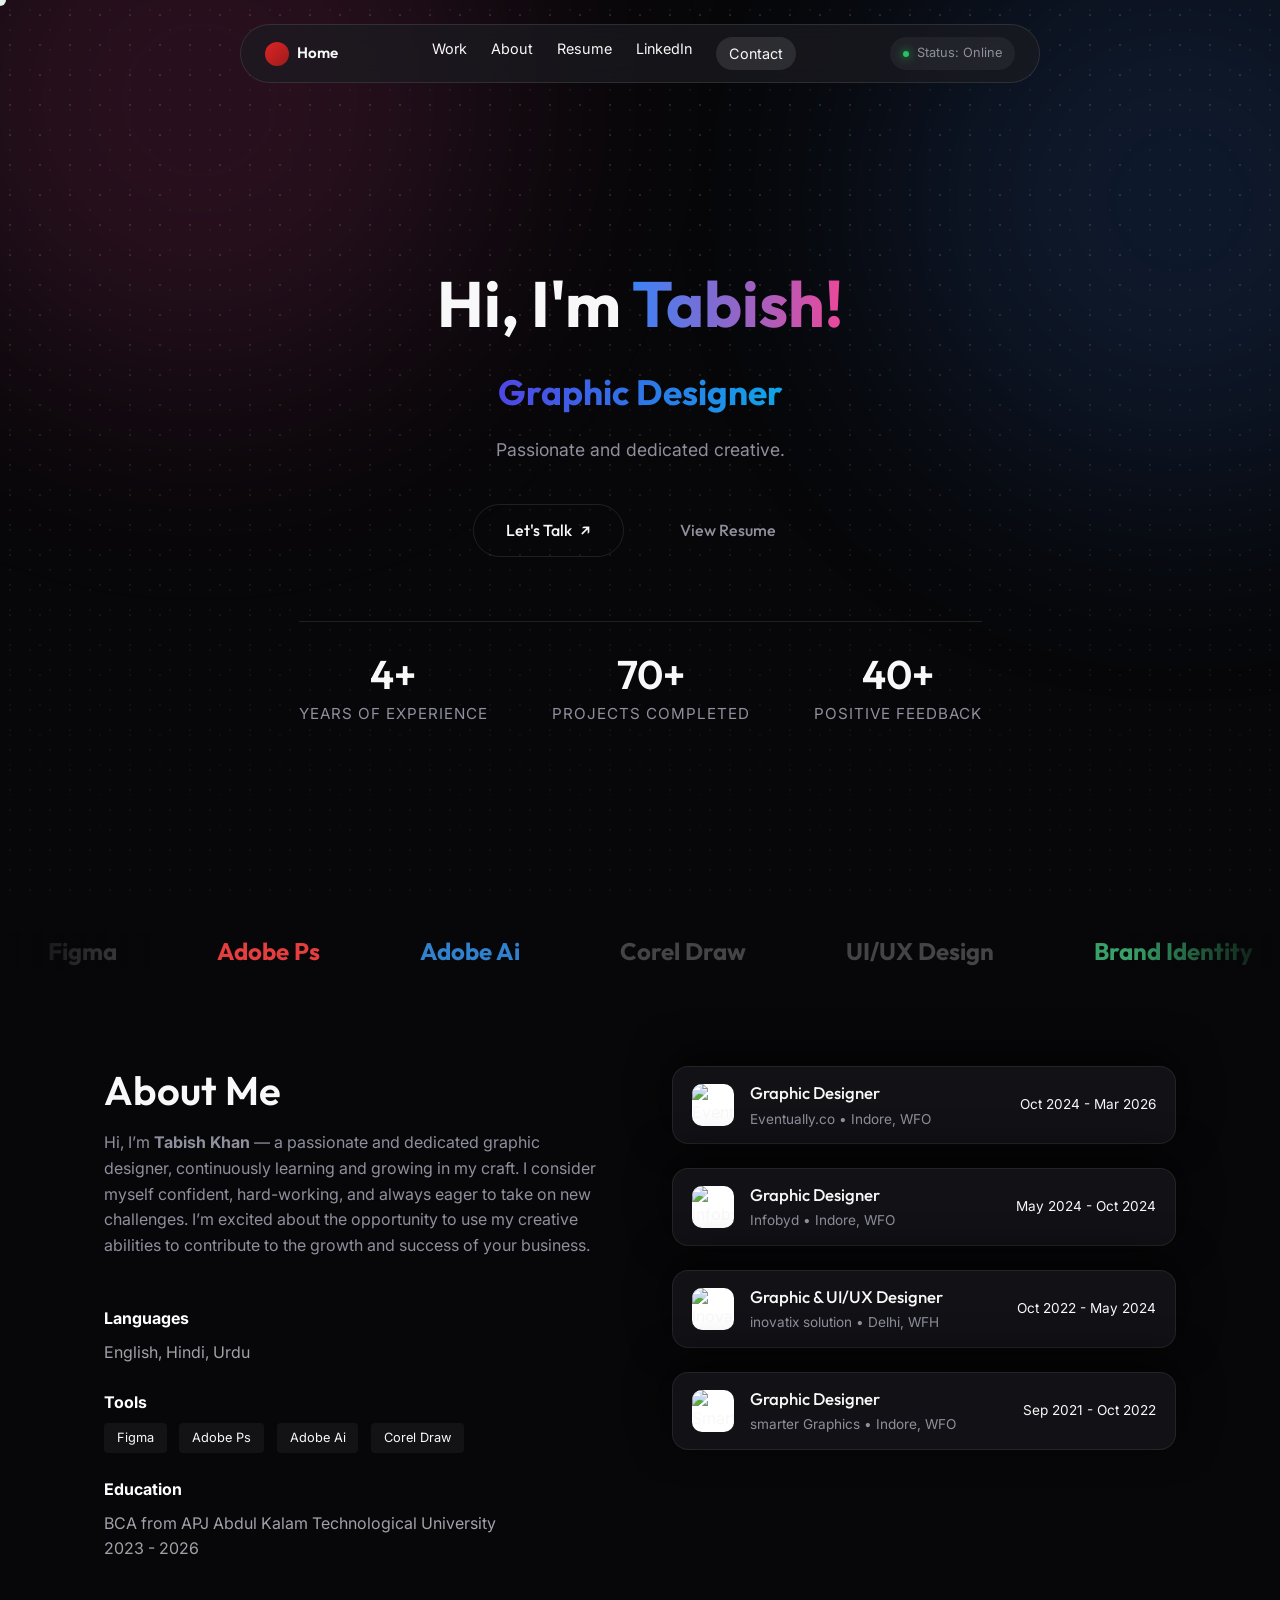
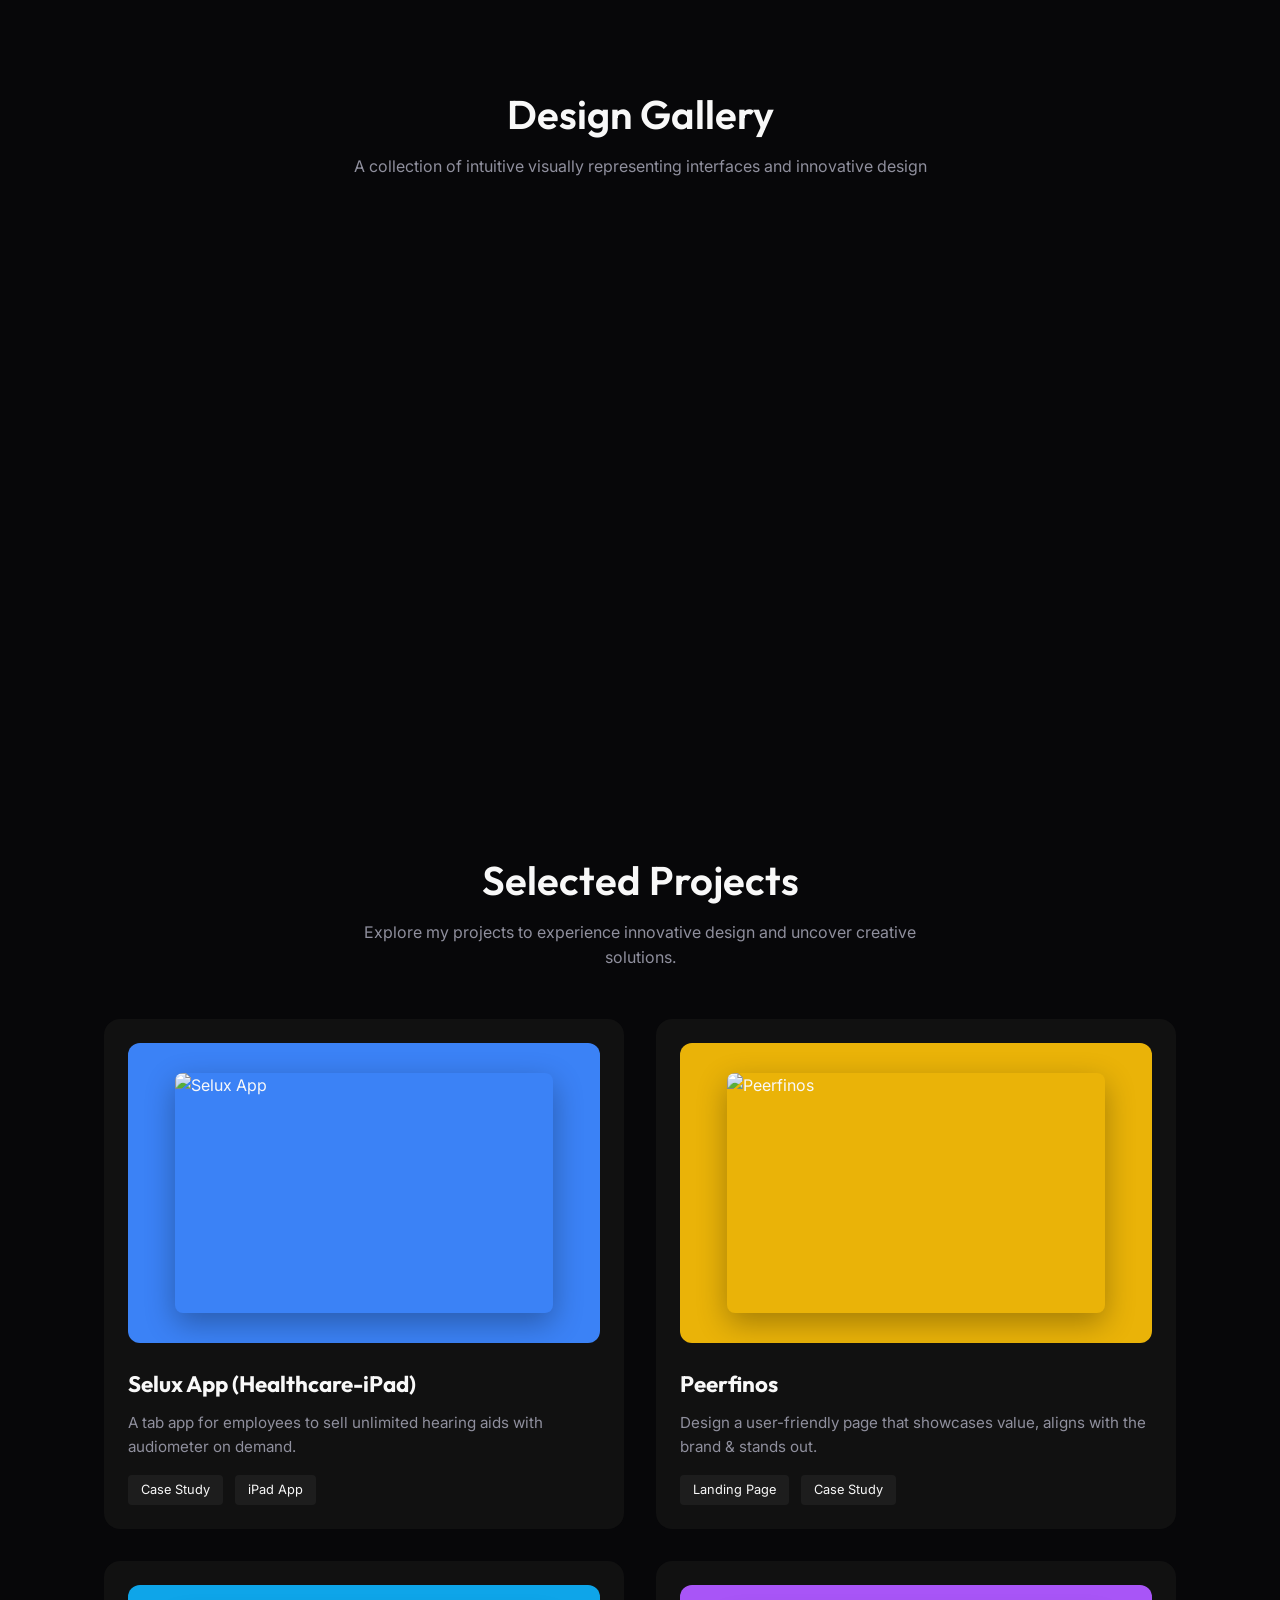
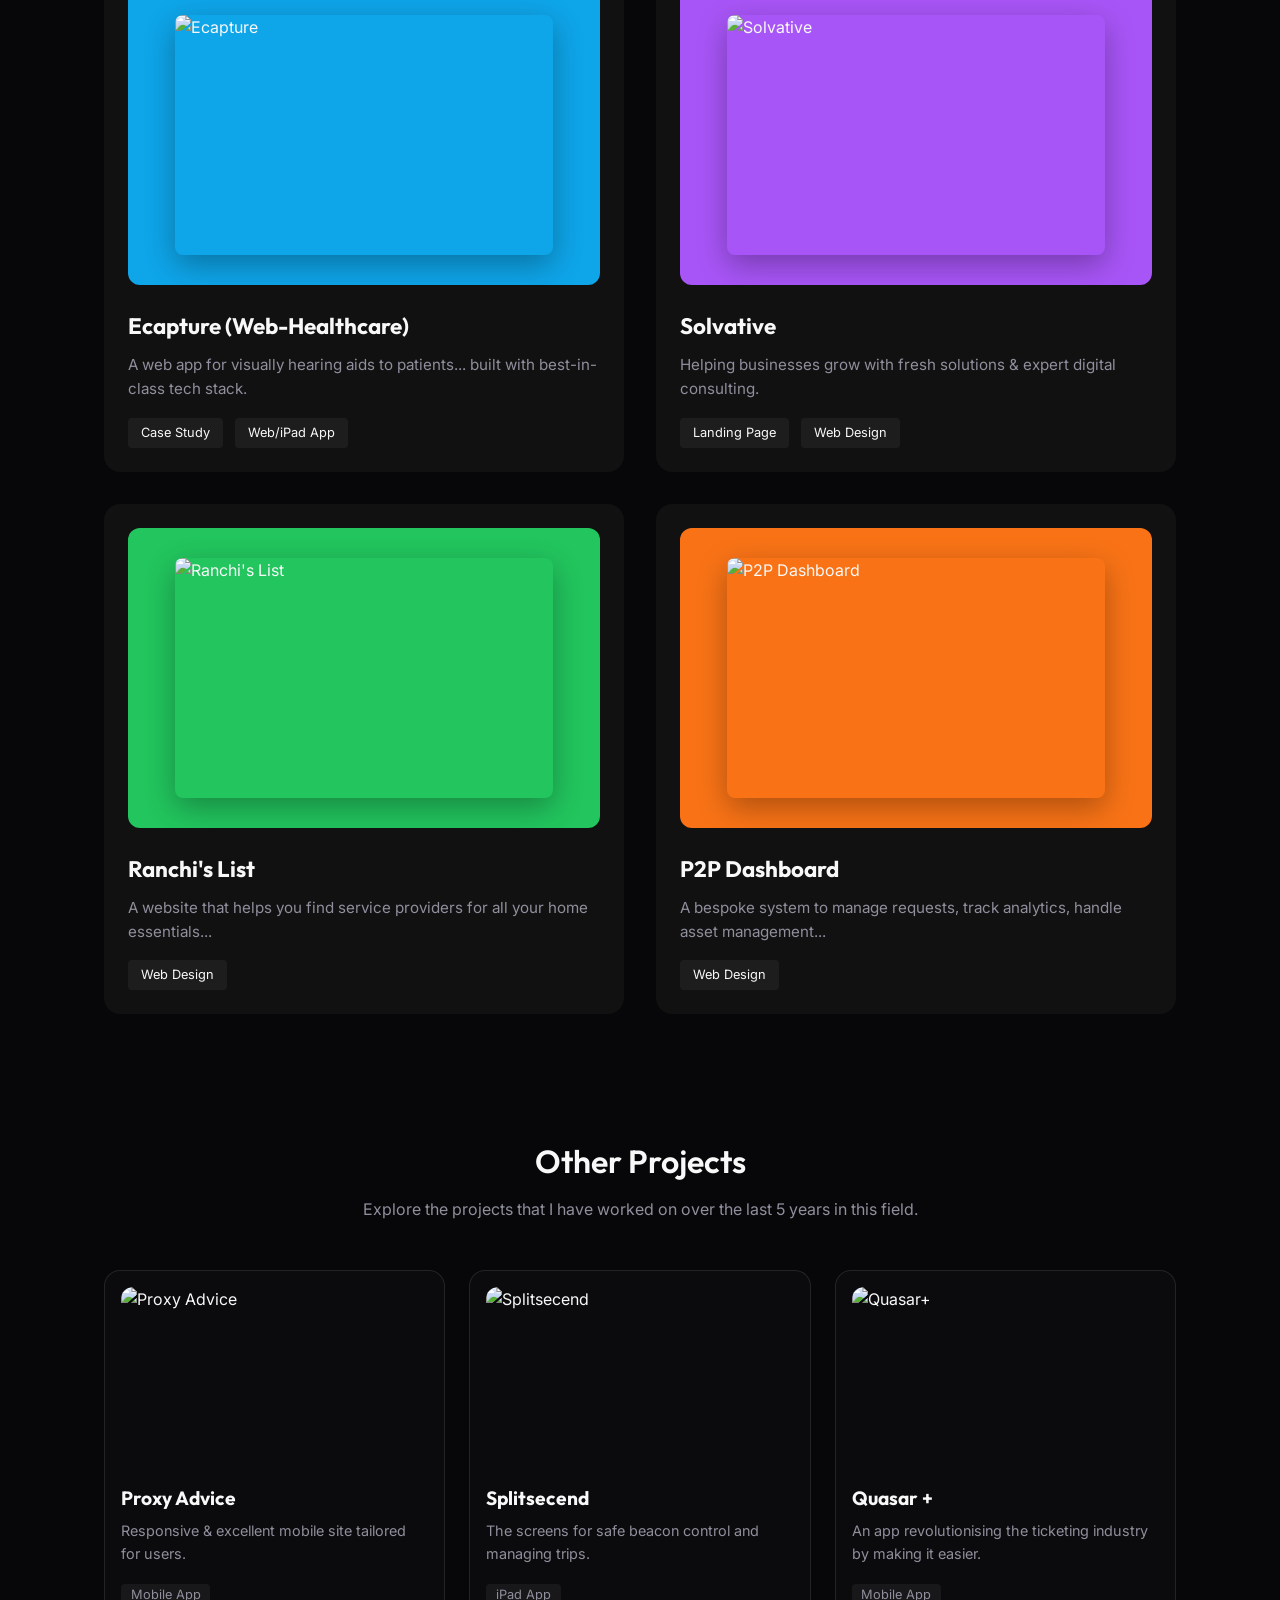
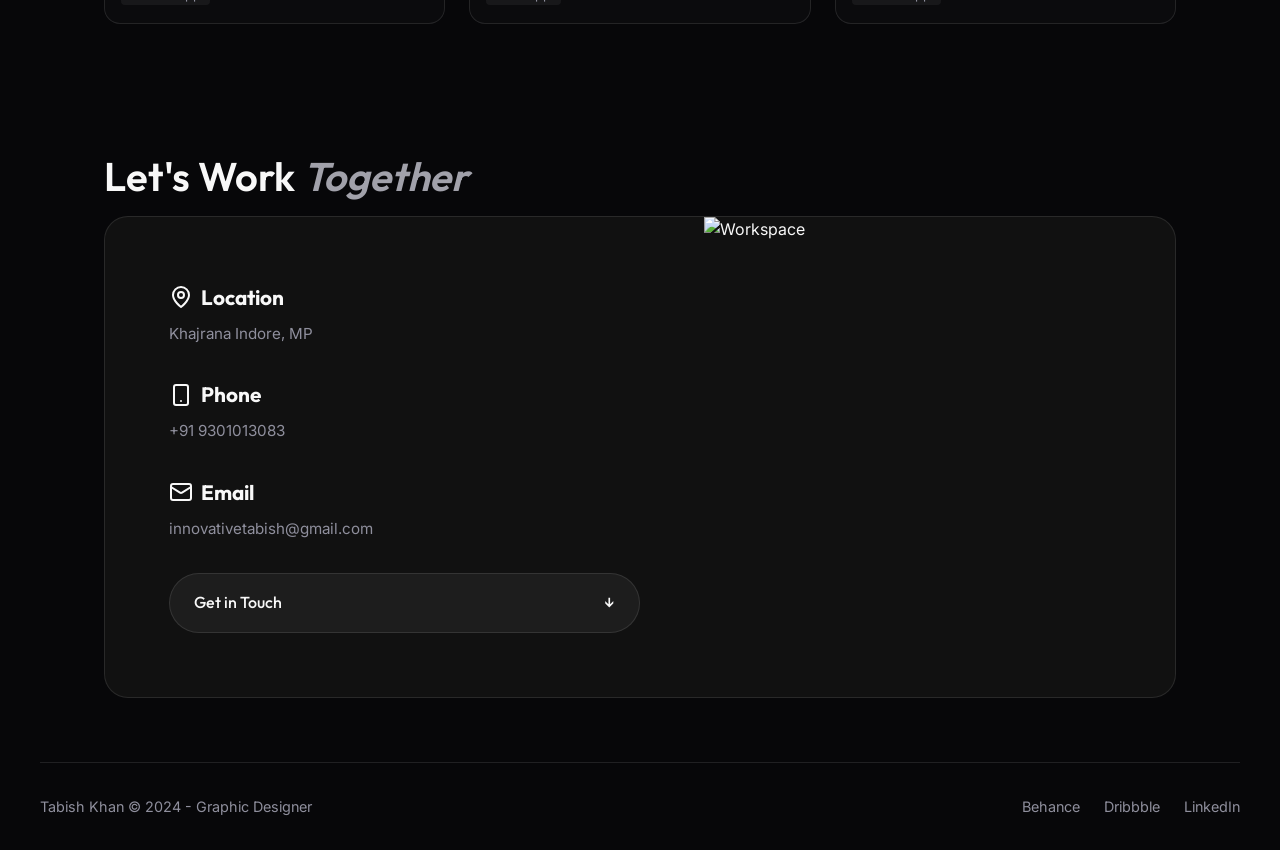
==== index.html @ 6ba95986 "Bust CSS/JS cache" ====
<!DOCTYPE html>
<html lang="en">
<head>
    <meta charset="UTF-8">
    <meta name="viewport" content="width=device-width, initial-scale=1.0">
    <title>Tabish Khan - Graphic Designer</title>
    <!-- Modern Font: Outfit -->
    <link rel="preconnect" href="https://fonts.googleapis.com">
    <link rel="preconnect" href="https://fonts.gstatic.com" crossorigin>
    <link href="https://fonts.googleapis.com/css2?family=Inter:wght@300;400;500;600;700&family=Outfit:wght@300;400;500;600;700&display=swap" rel="stylesheet">
    <link rel="stylesheet" href="style.css?v=1.1">
    <script defer src="main.js?v=1.1"></script>
</head>
<body>
    <div class="custom-cursor"></div>
    <!-- Background Decoration -->
    <div class="bg-decor">
        <div class="glow red"></div>
        <div class="glow blue"></div>
        <div class="dots-pattern"></div>
    </div>

    <!-- Navigation -->
    <nav class="navbar">
        <div class="nav-inner">
            <div class="nav-brand">
                <div class="logo-circle"></div>
                <span class="logo-text">Home</span>
            </div>
            <div class="nav-links">
                <a href="#work">Work</a>
                <a href="#about">About</a>
                <a href="https://pdflink.to/6cc75bf7/" target="_blank" rel="noopener noreferrer">Resume</a>
                <a href="https://www.linkedin.com/in/innovativetabish" target="_blank" rel="noopener noreferrer">LinkedIn</a>
                <a href="#contact" class="nav-contact">Contact</a>
            </div>
            <div class="nav-status">
                <span class="status-dot"></span>
                <span>Status: Online</span>
            </div>
        </div>
    </nav>

    <main>
        <!-- Hero Section -->
        <section class="hero" id="home">
            <h1 class="hero-title">Hi, I'm <span>Tabish!</span></h1>
            <h2 class="hero-subtitle">Graphic Designer</h2>
            <p class="hero-exp">Passionate and dedicated creative.</p>
            
            <div class="hero-cta">
                <a href="https://api.whatsapp.com/send?phone=919301013083" target="_blank" rel="noopener noreferrer" class="btn btn-primary">Let's Talk <span class="arrow">↗</span></a>
                <a href="https://pdflink.to/6cc75bf7/" target="_blank" rel="noopener noreferrer" class="btn btn-secondary">View Resume</a>
            </div>
            
            <div class="hero-stats fade-up">
                <div class="stat-item">
                    <h3>4+</h3>
                    <p>Years of Experience</p>
                </div>
                <div class="stat-item">
                    <h3>70+</h3>
                    <p>Projects Completed</p>
                </div>
                <div class="stat-item">
                    <h3>40+</h3>
                    <p>Positive Feedback</p>
                </div>
            </div>
        </section>

        <!-- Brands Marquee -->
        <section class="brands fade-up">
            <div class="marquee">
                <div class="marquee-content">
                    <span class="brand-item">Figma</span>
                    <span class="brand-item" style="color: #e53e3e;">Adobe Ps</span>
                    <span class="brand-item" style="color: #3182ce;">Adobe Ai</span>
                    <span class="brand-item">Corel Draw</span>
                    <span class="brand-item">UI/UX Design</span>
                    <span class="brand-item" style="color: #38a169;">Brand Identity</span>
                    <!-- Duplicate for loop -->
                    <span class="brand-item">Figma</span>
                    <span class="brand-item" style="color: #e53e3e;">Adobe Ps</span>
                    <span class="brand-item" style="color: #3182ce;">Adobe Ai</span>
                    <span class="brand-item">Corel Draw</span>
                    <span class="brand-item">UI/UX Design</span>
                    <span class="brand-item" style="color: #38a169;">Brand Identity</span>
                </div>
            </div>
        </section>

        <!-- Experience Section -->
        <section class="experience container" id="about">
            <div class="exp-grid">
                <div class="exp-left fade-up">
                    <h3 class="section-heading">About Me</h3>
                    <p class="section-desc">Hi, I’m <strong>Tabish Khan</strong> — a passionate and dedicated graphic designer, continuously learning and growing in my craft. I consider myself confident, hard-working, and always eager to take on new challenges. I’m excited about the opportunity to use my creative abilities to contribute to the growth and success of your business.</p>
                    
                    <div class="skills-info" style="margin-top: 2rem;">
                        <h4 style="margin-bottom: 0.5rem; color: #fff;">Languages</h4>
                        <p style="color: #a1a1aa; margin-bottom: 1.5rem;">English, Hindi, Urdu</p>
                        
                        <h4 style="margin-bottom: 0.5rem; color: #fff;">Tools</h4>
                        <div class="project-tags" style="margin-top: 0;">
                            <span>Figma</span>
                            <span>Adobe Ps</span>
                            <span>Adobe Ai</span>
                            <span>Corel Draw</span>
                        </div>

                        <h4 style="margin-bottom: 0.5rem; color: #fff; margin-top: 1.5rem;">Education</h4>
                        <p style="color: #a1a1aa;">BCA from APJ Abdul Kalam Technological University<br>2023 - 2026</p>
                    </div>
                </div>
                
                <div class="exp-right fade-up">
                    <h3 class="section-heading" style="margin-bottom: 2rem; display: none;">Experience</h3>
                    <div class="exp-list">
                        <div class="exp-card">
                            <div class="exp-card-left">
                                <div class="exp-card-icon">
                                    <img src="https://ui-avatars.com/api/?name=E&background=f0f0f0&color=111&rounded=false&font-size=0.6" alt="Eventually.co">
                                </div>
                                <div class="exp-card-info">
                                    <h4>Graphic Designer</h4>
                                    <p>Eventually.co • Indore, WFO</p>
                                </div>
                            </div>
                            <div class="exp-card-date">Oct 2024 - Mar 2026</div>
                        </div>
                        
                        <div class="exp-card">
                            <div class="exp-card-left">
                                <div class="exp-card-icon">
                                    <img src="https://ui-avatars.com/api/?name=I&background=f0f0f0&color=111&rounded=false&font-size=0.6" alt="Infobyd">
                                </div>
                                <div class="exp-card-info">
                                    <h4>Graphic Designer</h4>
                                    <p>Infobyd • Indore, WFO</p>
                                </div>
                            </div>
                            <div class="exp-card-date">May 2024 - Oct 2024</div>
                        </div>
                        
                        <div class="exp-card">
                            <div class="exp-card-left">
                                <div class="exp-card-icon">
                                    <img src="https://ui-avatars.com/api/?name=I&background=f0f0f0&color=111&rounded=false&font-size=0.6" alt="Inovatix">
                                </div>
                                <div class="exp-card-info">
                                    <h4>Graphic & UI/UX Designer</h4>
                                    <p>inovatix solution • Delhi, WFH</p>
                                </div>
                            </div>
                            <div class="exp-card-date">Oct 2022 - May 2024</div>
                        </div>

                        <div class="exp-card">
                            <div class="exp-card-left">
                                <div class="exp-card-icon">
                                    <img src="https://ui-avatars.com/api/?name=S&background=f0f0f0&color=111&rounded=false&font-size=0.6" alt="Smarter Graphics">
                                </div>
                                <div class="exp-card-info">
                                    <h4>Graphic Designer</h4>
                                    <p>smarter Graphics • Indore, WFO</p>
                                </div>
                            </div>
                            <div class="exp-card-date">Sep 2021 - Oct 2022</div>
                        </div>
                    </div>
                </div>
            </div>
        </section>

        <!-- Design Gallery -->
        <section class="gallery fade-up">
            <div class="container gallery-header">
                <h3 class="section-heading centered">Design Gallery</h3>
                <p class="section-desc centered">A collection of intuitive visually representing interfaces and innovative design</p>
            </div>
            
            <div class="gallery-showcase">
                <div class="gallery-spinner">
                    <div class="mockup" style="--i: 0;">
                        <img src="https://images.unsplash.com/photo-1618761714954-0b8cd0026356?q=80&w=800&auto=format&fit=crop" alt="Mockup 1">
                    </div>
                    <div class="mockup" style="--i: 1;">
                        <img src="https://images.unsplash.com/photo-1542744173-8e7e53415bb0?q=80&w=600&auto=format&fit=crop" alt="Mockup 2">
                    </div>
                    <div class="mockup" style="--i: 2;">
                        <img src="https://images.unsplash.com/photo-1512428559087-560fa5ceab42?q=80&w=400&auto=format&fit=crop" alt="Mockup 3">
                    </div>
                    <div class="mockup" style="--i: 3;">
                        <img src="https://images.unsplash.com/photo-1551288049-bebda4e38f71?q=80&w=400&auto=format&fit=crop" alt="Mockup 4">
                    </div>
                    <div class="mockup" style="--i: 4;">
                        <img src="https://images.unsplash.com/photo-1616423640778-28d1b53229bd?q=80&w=600&auto=format&fit=crop" alt="Mockup 5">
                    </div>
                </div>
            </div>
        </section>

        <!-- Selected Projects -->
        <section class="projects container fade-up" id="work">
            <div class="projects-header">
                <h3 class="section-heading centered">Selected Projects</h3>
                <p class="section-desc centered">Explore my projects to experience innovative design and uncover creative solutions.</p>
            </div>
            
            <div class="projects-grid">
                <!-- Project 1 -->
                <div class="project-card style-primary">
                    <div class="project-img-wrapper">
                        <img src="https://images.unsplash.com/photo-1576091160399-112ba8d25d1d?q=80&w=600&auto=format&fit=crop" alt="Selux App">
                    </div>
                    <div class="project-info">
                        <h4>Selux App (Healthcare-iPad)</h4>
                        <p>A tab app for employees to sell unlimited hearing aids with audiometer on demand.</p>
                        <div class="project-tags">
                            <span>Case Study</span>
                            <span>iPad App</span>
                        </div>
                    </div>
                </div>

                <!-- Project 2 -->
                <div class="project-card style-warning">
                    <div class="project-img-wrapper">
                        <img src="https://images.unsplash.com/photo-1460925895917-afdab827c52f?q=80&w=600&auto=format&fit=crop" alt="Peerfinos">
                    </div>
                    <div class="project-info">
                        <h4>Peerfinos</h4>
                        <p>Design a user-friendly page that showcases value, aligns with the brand & stands out.</p>
                        <div class="project-tags">
                            <span>Landing Page</span>
                            <span>Case Study</span>
                        </div>
                    </div>
                </div>

                <!-- Project 3 -->
                <div class="project-card style-info">
                    <div class="project-img-wrapper">
                        <img src="https://images.unsplash.com/photo-1551288049-bebda4e38f71?q=80&w=600&auto=format&fit=crop" alt="Ecapture">
                    </div>
                    <div class="project-info">
                        <h4>Ecapture (Web-Healthcare)</h4>
                        <p>A web app for visually hearing aids to patients... built with best-in-class tech stack.</p>
                        <div class="project-tags">
                            <span>Case Study</span>
                            <span>Web/iPad App</span>
                        </div>
                    </div>
                </div>

                <!-- Project 4 -->
                <div class="project-card style-purple">
                    <div class="project-img-wrapper">
                        <img src="https://images.unsplash.com/photo-1542744173-8e7e53415bb0?q=80&w=600&auto=format&fit=crop" alt="Solvative">
                    </div>
                    <div class="project-info">
                        <h4>Solvative</h4>
                        <p>Helping businesses grow with fresh solutions & expert digital consulting.</p>
                        <div class="project-tags">
                            <span>Landing Page</span>
                            <span>Web Design</span>
                        </div>
                    </div>
                </div>

                <!-- Project 5 -->
                <div class="project-card style-success">
                    <div class="project-img-wrapper">
                        <img src="https://images.unsplash.com/photo-1512428559087-560fa5ceab42?q=80&w=600&auto=format&fit=crop" alt="Ranchi's List">
                    </div>
                    <div class="project-info">
                        <h4>Ranchi's List</h4>
                        <p>A website that helps you find service providers for all your home essentials...</p>
                        <div class="project-tags">
                            <span>Web Design</span>
                        </div>
                    </div>
                </div>

                <!-- Project 6 -->
                <div class="project-card style-orange">
                    <div class="project-img-wrapper">
                        <img src="https://images.unsplash.com/photo-1555421689-491a97ff2040?q=80&w=600&auto=format&fit=crop" alt="P2P Dashboard">
                    </div>
                    <div class="project-info">
                        <h4>P2P Dashboard</h4>
                        <p>A bespoke system to manage requests, track analytics, handle asset management...</p>
                        <div class="project-tags">
                            <span>Web Design</span>
                        </div>
                    </div>
                </div>
            </div>
        </section>

        <!-- Other Projects -->
        <section class="other-projects container fade-up">
            <h3 class="section-heading centered" style="font-size: 2rem;">Other Projects</h3>
            <p class="section-desc centered">Explore the projects that I have worked on over the last 5 years in this field.</p>
            
            <div class="other-grid">
                <div class="other-card">
                    <div class="other-img">
                        <img src="https://images.unsplash.com/photo-1551288049-bebda4e38f71?q=80&w=400&auto=format&fit=crop" alt="Proxy Advice">
                    </div>
                    <div class="other-info">
                        <h4>Proxy Advice</h4>
                        <p>Responsive & excellent mobile site tailored for users.</p>
                        <span class="tag">Mobile App</span>
                    </div>
                </div>
                
                <div class="other-card">
                    <div class="other-img">
                        <img src="https://images.unsplash.com/photo-1618761714954-0b8cd0026356?q=80&w=400&auto=format&fit=crop" alt="Splitsecend">
                    </div>
                    <div class="other-info">
                        <h4>Splitsecend</h4>
                        <p>The screens for safe beacon control and managing trips.</p>
                        <span class="tag">iPad App</span>
                    </div>
                </div>
                
                <div class="other-card">
                    <div class="other-img">
                        <img src="https://images.unsplash.com/photo-1522071820081-009f0129c71c?q=80&w=400&auto=format&fit=crop" alt="Quasar+">
                    </div>
                    <div class="other-info">
                        <h4>Quasar +</h4>
                        <p>An app revolutionising the ticketing industry by making it easier.</p>
                        <span class="tag">Mobile App</span>
                    </div>
                </div>
            </div>
        </section>

        <!-- Contact Section -->
        <section class="contact container fade-up" id="contact">
            <h3 class="section-heading">Let's Work <span style="font-style: italic; color: #a1a1aa;">Together</span></h3>
            
            <div class="contact-box">
                <div class="contact-left">
                    <div class="contact-options">
                        <div class="contact-option">
                            <h4 style="display: flex; align-items: center; gap: 8px;">
                                <svg width="24" height="24" viewBox="0 0 24 24" fill="none" stroke="currentColor" stroke-width="2" stroke-linecap="round" stroke-linejoin="round"><path d="M20 10c0 6-8 12-8 12s-8-6-8-12a8 8 0 0 1 16 0Z"></path><circle cx="12" cy="10" r="3"></circle></svg>
                                Location
                            </h4>
                            <p>Khajrana Indore, MP</p>
                        </div>
                        <div class="contact-option">
                            <h4 style="display: flex; align-items: center; gap: 8px;">
                                <svg width="24" height="24" viewBox="0 0 24 24" fill="none" stroke="currentColor" stroke-width="2" stroke-linecap="round" stroke-linejoin="round"><rect width="14" height="20" x="5" y="2" rx="2" ry="2"></rect><path d="M12 18h.01"></path></svg>
                                Phone
                            </h4>
                            <p><a href="tel:+919301013083" style="color: inherit; text-decoration: none;">+91 9301013083</a></p>
                        </div>
                        <div class="contact-option">
                            <h4 style="display: flex; align-items: center; gap: 8px;">
                                <svg width="24" height="24" viewBox="0 0 24 24" fill="none" stroke="currentColor" stroke-width="2" stroke-linecap="round" stroke-linejoin="round"><rect width="20" height="16" x="2" y="4" rx="2"></rect><path d="m22 7-8.97 5.7a1.94 1.94 0 0 1-2.06 0L2 7"></path></svg>
                                Email
                            </h4>
                            <p><a href="mailto:innovativetabish@gmail.com" style="color: inherit; text-decoration: none;">innovativetabish@gmail.com</a></p>
                        </div>
                    </div>
                    <a href="mailto:innovativetabish@gmail.com" class="btn btn-primary btn-full">Get in Touch <span class="arrow">↓</span></a>
                </div>
                <div class="contact-right">
                    <img src="https://images.unsplash.com/photo-1542744094-24638ea0b3b5?q=80&w=600&auto=format&fit=crop" alt="Workspace">
                </div>
            </div>
        </section>

    </main>

    <!-- Footer -->
    <footer class="footer container fade-up">
        <div class="footer-inner">
            <div class="footer-left">
                <p>Tabish Khan © 2024 - Graphic Designer</p>
            </div>
            <div class="footer-social">
                <a href="#">Behance</a>
                <a href="#">Dribbble</a>
                <a href="https://www.linkedin.com/in/innovativetabish" target="_blank" rel="noopener noreferrer">LinkedIn</a>
            </div>
        </div>
    </footer>

</body>
</html>
---- style.css ----
:root {
    --bg-color: #070709;
    --text-main: #f8f8f8;
    --text-sec: #8f8f9d;
    --nav-bg: rgba(28, 28, 33, 0.7);
    --border-color: rgba(255, 255, 255, 0.1);
    
    --accent-blue: #3b82f6;
    --accent-purple: #8b5cf6;
    --accent-pink: #ec4899;
    
    --card-primary: #3b82f6;
    --card-warning: #eab308;
    --card-info: #0ea5e9;
    --card-purple: #a855f7;
    --card-success: #22c55e;
    --card-orange: #f97316;

    --font-heading: 'Outfit', sans-serif;
    --font-body: 'Inter', sans-serif;
}

* {
    margin: 0;
    padding: 0;
    box-sizing: border-box;
}

body {
    background-color: var(--bg-color);
    color: var(--text-main);
    font-family: var(--font-body);
    line-height: 1.6;
    overflow-x: hidden;
    position: relative;
    cursor: none;
}

/* Custom Cursor */
.custom-cursor {
    position: fixed;
    top: 0; left: 0;
    width: 12px; height: 12px;
    background-color: #fff;
    border-radius: 50%;
    pointer-events: none;
    z-index: 10000;
    transform: translate(-50%, -50%);
    mix-blend-mode: difference;
    transition: width 0.15s ease-out, height 0.15s ease-out, background-color 0.15s ease-out, border 0.15s ease-out;
}
.custom-cursor.hover-link {
    width: 35px; height: 35px;
    background-color: transparent;
    border: 1px solid rgba(255, 255, 255, 0.5);
}

/* Hide default pointer on links to preserve the custom cursor illusion */
a, button, .btn {
    cursor: none !important;
}

/* Background Decorations */
.bg-decor {
    position: fixed;
    top: 0; left: 0; width: 100vw; height: 100vh;
    z-index: -1;
    overflow: hidden;
    pointer-events: none;
}
.glow {
    position: absolute;
    width: 600px; height: 600px;
    filter: blur(120px);
    border-radius: 50%;
    opacity: 0.15;
}
.glow.red {
    top: -200px; left: -100px;
    background: var(--accent-pink);
}
.glow.blue {
    top: -100px; right: -200px;
    background: var(--accent-blue);
}
.dots-pattern {
    position: absolute;
    top: 0; left: 0; width: 100%; height: 100%;
    background-image: radial-gradient(rgba(255, 255, 255, 0.05) 1px, transparent 1px);
    background-size: 20px 20px;
}

/* Utilities */
.container {
    max-width: 1200px;
    margin: 0 auto;
    padding: 0 5%;
}
.section-heading {
    font-family: var(--font-heading);
    font-size: 2.5rem;
    font-weight: 600;
    line-height: 1.2;
    margin-bottom: 1rem;
}
.section-heading.centered {
    text-align: center;
}
.section-desc {
    color: var(--text-sec);
    max-width: 600px;
    margin-bottom: 3rem;
}
.section-desc.centered {
    margin: 0 auto 3rem auto;
    text-align: center;
}
.fade-up {
    opacity: 0;
    transform: translateY(30px);
    transition: opacity 0.8s ease, transform 0.8s ease;
}
.fade-up.visible {
    opacity: 1;
    transform: translateY(0);
}

/* Navigation */
.navbar {
    position: fixed;
    top: 1.5rem;
    left: 50%;
    transform: translateX(-50%);
    width: 90%;
    max-width: 800px;
    z-index: 100;
}
.nav-inner {
    display: flex;
    justify-content: space-between;
    align-items: center;
    background-color: var(--nav-bg);
    backdrop-filter: blur(12px);
    padding: 0.75rem 1.5rem;
    border-radius: 50px;
    border: 1px solid var(--border-color);
}
.nav-brand {
    display: flex;
    align-items: center;
    gap: 0.5rem;
}
.logo-circle {
    width: 24px; height: 24px;
    background: linear-gradient(135deg, #e02424, #9b1c1c);
    border-radius: 50%;
}
.logo-text {
    font-family: var(--font-heading);
    font-weight: 600;
    font-size: 0.95rem;
}
.nav-links {
    display: flex;
    gap: 1.5rem;
}
.nav-links a {
    color: var(--text-main);
    text-decoration: none;
    font-size: 0.9rem;
    transition: color 0.3s ease;
}
.nav-links a:hover {
    color: var(--accent-blue);
}
.nav-contact {
    background: rgba(255,255,255,0.1);
    padding: 0.3rem 0.8rem;
    border-radius: 20px;
}
.nav-status {
    display: flex;
    align-items: center;
    gap: 8px;
    background: rgba(255,255,255,0.05);
    padding: 0.4rem 0.8rem;
    border-radius: 20px;
    font-size: 0.8rem;
    color: var(--text-sec);
}
.status-dot {
    width: 6px; height: 6px;
    background: #22c55e;
    border-radius: 50%;
    box-shadow: 0 0 8px #22c55e;
}

/* Hero Section */
.hero {
    min-height: 100vh;
    display: flex;
    flex-direction: column;
    justify-content: center;
    align-items: center;
    text-align: center;
    padding-top: 80px;
    position: relative;
}
.hero::before {
    content: '';
    position: absolute;
    top: 0; left: 0; width: 100%; height: 100%;
    background-image: radial-gradient(rgba(255, 255, 255, 0.12) 1.5px, transparent 1.5px);
    background-size: 30px 30px;
    background-position: center top;
    z-index: -2;
    mask-image: linear-gradient(to bottom, rgba(0,0,0,1) 30%, rgba(0,0,0,0) 100%);
    -webkit-mask-image: linear-gradient(to bottom, rgba(0,0,0,1) 30%, rgba(0,0,0,0) 100%);
}
.hero::after {
    content: '';
    position: absolute;
    top: 0; left: 0; width: 100%; height: 100%;
    /* Bright, larger dots for hover */
    background-image: radial-gradient(rgba(255, 255, 255, 0.9) 2.5px, transparent 2.5px);
    background-size: 30px 30px;
    background-position: center top;
    z-index: -1;
    pointer-events: none;
    -webkit-mask-image: radial-gradient(circle 120px at var(--mouse-x, -100%) var(--mouse-y, -100%), rgba(0,0,0,1) 0%, rgba(0,0,0,0) 100%);
    mask-image: radial-gradient(circle 120px at var(--mouse-x, -100%) var(--mouse-y, -100%), rgba(0,0,0,1) 0%, rgba(0,0,0,0) 100%);
    filter: drop-shadow(0 0 6px rgba(255, 255, 255, 0.6));
    transition: opacity 0.3s ease;
}
@keyframes titleReveal {
    0% { opacity: 0; transform: translateY(30px); filter: blur(8px); }
    100% { opacity: 1; transform: translateY(0); filter: blur(0); }
}

@keyframes gradientPan {
    0% { background-position: 0% 50%; }
    50% { background-position: 100% 50%; }
    100% { background-position: 0% 50%; }
}

.hero-title {
    font-family: var(--font-heading);
    font-size: 4rem;
    font-weight: 700;
    margin-bottom: 0.5rem;
    opacity: 0;
    animation: titleReveal 1s cubic-bezier(0.2, 0.8, 0.2, 1) forwards;
}

.hero-title span {
    background: linear-gradient(90deg, var(--accent-blue), var(--accent-pink), var(--accent-purple));
    -webkit-background-clip: text;
    -webkit-text-fill-color: transparent;
    background-size: 200% auto;
    animation: gradientPan 3s linear infinite;
}

.hero-subtitle {
    font-family: var(--font-heading);
    font-size: 2.2rem;
    background: linear-gradient(to right, #4f46e5, #0ea5e9);
    -webkit-background-clip: text;
    -webkit-text-fill-color: transparent;
    margin-bottom: 1rem;
    opacity: 0;
    animation: titleReveal 1s cubic-bezier(0.2, 0.8, 0.2, 1) 0.2s forwards;
}
.hero-exp {
    color: var(--text-sec);
    font-size: 1.1rem;
    margin-bottom: 2.5rem;
}
.hero-cta {
    display: flex;
    gap: 1.5rem;
    align-items: center;
}
.hero-stats {
    display: flex;
    gap: 4rem;
    margin-top: 4rem;
    padding-top: 2rem;
    border-top: 1px solid var(--border-color);
}
.stat-item h3 {
    font-family: var(--font-heading);
    font-size: 2.5rem;
    font-weight: 600;
    color: var(--text-main);
    line-height: 1;
    margin-bottom: 0.5rem;
}
.stat-item p {
    color: var(--text-sec);
    font-size: 0.95rem;
    text-transform: uppercase;
    letter-spacing: 1px;
}
.btn {
    padding: 0.8rem 2rem;
    border-radius: 30px;
    text-decoration: none;
    font-family: var(--font-heading);
    font-weight: 500;
    transition: all 0.3s ease;
    display: inline-flex;
    align-items: center;
    gap: 8px;
}
.btn-primary {
    background-color: transparent;
    border: 1px solid var(--border-color);
    color: var(--text-main);
}
.btn-primary:hover {
    background-color: rgba(255,255,255,0.1);
    transform: translateY(-2px);
}
.btn-secondary {
    color: var(--text-sec);
}
.btn-secondary:hover {
    color: var(--text-main);
}

/* Brands Marquee */
.brands {
    padding: 2rem 0 6rem 0;
    width: 100%;
    overflow: hidden;
}
.marquee {
    width: 100%;
    overflow: hidden;
    white-space: nowrap;
    position: relative;
}
.marquee::before, .marquee::after {
    content: '';
    position: absolute;
    top: 0; width: 150px; height: 100%;
    z-index: 2;
}
.marquee::before {
    left: 0; background: linear-gradient(to right, var(--bg-color), transparent);
}
.marquee::after {
    right: 0; background: linear-gradient(to left, var(--bg-color), transparent);
}
.marquee-content {
    display: inline-block;
    animation: scroll 30s linear infinite;
}
.brand-item {
    font-family: var(--font-heading);
    font-size: 1.5rem;
    font-weight: 700;
    color: #444; /* default gray for logos */
    margin: 0 3rem;
    display: inline-block;
}
@keyframes scroll {
    0% { transform: translateX(0); }
    100% { transform: translateX(-50%); }
}

/* Experience */
.experience {
    margin-bottom: 8rem;
}
.exp-grid {
    display: grid;
    grid-template-columns: 1fr 1fr;
    gap: 4rem;
    align-items: flex-start;
}
.exp-left {
    position: sticky;
    top: 140px;
}
.exp-list {
    display: flex;
    flex-direction: column;
    gap: 1.5rem;
    width: 100%;
}
.exp-card {
    position: sticky;
    display: flex;
    justify-content: space-between;
    align-items: center;
    background: #111116;
    border: 1px solid rgba(255, 255, 255, 0.08);
    border-radius: 16px;
    padding: 0.8rem 1.2rem;
    transition: all 0.3s ease;
    box-shadow: 0 -10px 40px rgba(0,0,0,0.7);
}
.exp-card:nth-child(1) { top: 120px; z-index: 10; }
.exp-card:nth-child(2) { top: 136px; z-index: 11; }
.exp-card:nth-child(3) { top: 152px; z-index: 12; }
.exp-card:nth-child(4) { top: 168px; z-index: 13; }
.exp-card:hover {
    background: rgba(22, 22, 26, 0.9);
    transform: translateY(-2px);
    border-color: rgba(255, 255, 255, 0.15);
}
.exp-card-left {
    display: flex;
    align-items: center;
    gap: 1rem;
}
.exp-card-icon {
    width: 42px;
    height: 42px;
    background: #fff;
    border-radius: 10px;
    display: flex;
    align-items: center;
    justify-content: center;
    overflow: hidden;
    flex-shrink: 0;
}
.exp-card-icon img {
    width: 100%;
    height: 100%;
    object-fit: cover;
}
.exp-card-info h4 {
    font-family: var(--font-heading);
    font-size: 1.05rem;
    font-weight: 500;
    color: var(--text-main);
    margin-bottom: 0.1rem;
}
.exp-card-info p {
    color: var(--text-sec);
    font-size: 0.85rem;
}
.exp-card-date {
    color: var(--text-main);
    font-size: 0.85rem;
}

/* Design Gallery */
.gallery {
    margin-bottom: 8rem;
}
.gallery-showcase {
    display: flex;
    justify-content: center;
    align-items: center;
    position: relative;
    height: 500px;
    margin-top: 3rem;
    perspective: 1600px;
    cursor: grab;
}
.gallery-spinner {
    position: relative;
    width: 260px;
    height: 360px;
    transform-style: preserve-3d;
    transform: rotateX(-5deg) rotateY(0deg);
}
.mockup {
    position: absolute;
    top: 0;
    left: 0;
    width: 100%;
    height: 100%;
    border-radius: 16px;
    overflow: hidden;
    box-shadow: 0 15px 40px rgba(0,0,0,0.6);
    background: #111;
    border: 1px solid rgba(255, 255, 255, 0.05);
    user-select: none;
    -webkit-user-drag: none;
    transform: rotateY(calc(var(--i) * 72deg)) translateZ(280px);
    transition: filter 0.3s ease;
}
.mockup img {
    width: 100%; height: 100%;
    object-fit: cover;
    display: block;
    pointer-events: none;
}

/* Projects */
.projects {
    margin-bottom: 8rem;
}
.projects-grid {
    display: grid;
    grid-template-columns: 1fr 1fr;
    gap: 2rem;
}
.project-card {
    background: #111;
    border-radius: 16px;
    padding: 1.5rem;
    transition: transform 0.3s ease;
}
.project-card:hover {
    transform: translateY(-10px);
}
.project-img-wrapper {
    width: 100%;
    height: 300px;
    border-radius: 12px;
    overflow: hidden;
    margin-bottom: 1.5rem;
    display: flex;
    align-items: center;
    justify-content: center;
}
.style-primary .project-img-wrapper { background: var(--card-primary); }
.style-warning .project-img-wrapper { background: var(--card-warning); }
.style-info .project-img-wrapper { background: var(--card-info); }
.style-purple .project-img-wrapper { background: var(--card-purple); }
.style-success .project-img-wrapper { background: var(--card-success); }
.style-orange .project-img-wrapper { background: var(--card-orange); }

.project-img-wrapper img {
    width: 80%; height: 80%;
    object-fit: cover;
    border-radius: 8px;
    box-shadow: 0 10px 30px rgba(0,0,0,0.3);
    transition: transform 0.5s ease;
}
.project-card:hover .project-img-wrapper img {
    transform: scale(1.05);
}
.project-info h4 {
    font-family: var(--font-heading);
    font-size: 1.4rem;
    margin-bottom: 0.5rem;
}
.project-info p {
    color: var(--text-sec);
    margin-bottom: 1rem;
    font-size: 0.95rem;
}
.project-tags {
    display: flex;
    gap: 0.8rem;
}
.project-tags span {
    font-size: 0.8rem;
    color: var(--text-main);
    background: rgba(255,255,255,0.05);
    padding: 0.3rem 0.8rem;
    border-radius: 4px;
}

/* Other Projects */
.other-projects {
    margin-bottom: 8rem;
}
.other-grid {
    display: grid;
    grid-template-columns: repeat(3, 1fr);
    gap: 1.5rem;
    margin-top: 3rem;
}
.other-card {
    background: rgba(255,255,255,0.02);
    border: 1px solid var(--border-color);
    border-radius: 16px;
    padding: 1rem;
    transition: all 0.3s ease;
}
.other-card:hover {
    background: rgba(255,255,255,0.05);
    transform: translateY(-5px);
}
.other-img {
    width: 100%; height: 180px;
    border-radius: 12px;
    overflow: hidden;
    margin-bottom: 1rem;
}
.other-img img {
    width: 100%; height: 100%;
    object-fit: cover;
}
.other-info h4 {
    font-family: var(--font-heading);
    font-size: 1.2rem;
    margin-bottom: 0.3rem;
}
.other-info p {
    color: var(--text-sec);
    font-size: 0.9rem;
    margin-bottom: 1rem;
}
.other-info .tag {
    font-size: 0.8rem;
    color: var(--text-sec);
    background: rgba(255,255,255,0.05);
    padding: 0.2rem 0.6rem;
    border-radius: 4px;
}

/* Contact */
.contact {
    margin-bottom: 4rem;
}
.contact-box {
    display: flex;
    background: #111;
    border-radius: 24px;
    overflow: hidden;
    border: 1px solid var(--border-color);
}
.contact-left {
    flex: 1;
    padding: 4rem;
    display: flex;
    flex-direction: column;
    justify-content: center;
}
.contact-options {
    margin-bottom: 2rem;
}
.contact-option {
    margin-bottom: 2rem;
}
.contact-option:last-child {
    margin-bottom: 0;
}
.contact-option h4 {
    font-family: var(--font-heading);
    font-size: 1.3rem;
    margin-bottom: 0.5rem;
}
.contact-option p {
    color: var(--text-sec);
    font-size: 0.95rem;
}
.btn-full {
    width: 100%;
    justify-content: space-between;
    padding: 1rem 1.5rem;
    background: rgba(255,255,255,0.05);
}
.contact-right {
    flex: 1;
    position: relative;
    min-height: 400px;
}
.contact-right img {
    position: absolute;
    top: 0; left: 0; width: 100%; height: 100%;
    object-fit: cover;
}

/* Footer */
.footer {
    border-top: 1px solid var(--border-color);
    padding: 2rem 0;
}
.footer-inner {
    display: flex;
    justify-content: space-between;
    align-items: center;
}
.footer-left p {
    color: var(--text-sec);
    font-size: 0.9rem;
}
.footer-social {
    display: flex;
    gap: 1.5rem;
}
.footer-social a {
    color: var(--text-sec);
    text-decoration: none;
    font-size: 0.9rem;
    transition: color 0.3s ease;
}
.footer-social a:hover {
    color: var(--text-main);
}

/* Responsive */
@media (max-width: 900px) {
    .exp-grid, .projects-grid {
        grid-template-columns: 1fr;
    }
    .exp-left {
        position: static;
    }
    .other-grid {
        grid-template-columns: 1fr 1fr;
    }
    .contact-box {
        flex-direction: column;
    }
    .nav-links {
        display: none; /* Hide on mobile for simplicity, could add hamburger */
    }
    .hero-title {
        font-size: 2.5rem;
    }
    .hero-subtitle {
        font-size: 1.8rem;
    }
}
@media (max-width: 600px) {
    .hero-stats {
        flex-direction: column;
        gap: 2rem;
        margin-top: 3rem;
        border-top: none;
    }
    .exp-list {
        gap: 1rem;
    }
    .exp-card {
        flex-direction: column;
        align-items: flex-start;
        gap: 0.8rem;
    }
    .other-grid {
        grid-template-columns: 1fr;
    }
    .footer-inner {
        flex-direction: column;
        gap: 1rem;
        text-align: center;
    }
    .gallery-showcase {
        height: 380px;
        perspective: 1200px;
    }
    .gallery-spinner {
        width: 180px;
        height: 260px;
    }
    .mockup {
        transform: rotateY(calc(var(--i) * 72deg)) translateZ(180px);
    }
    .contact-left {
        padding: 2rem;
    }
}
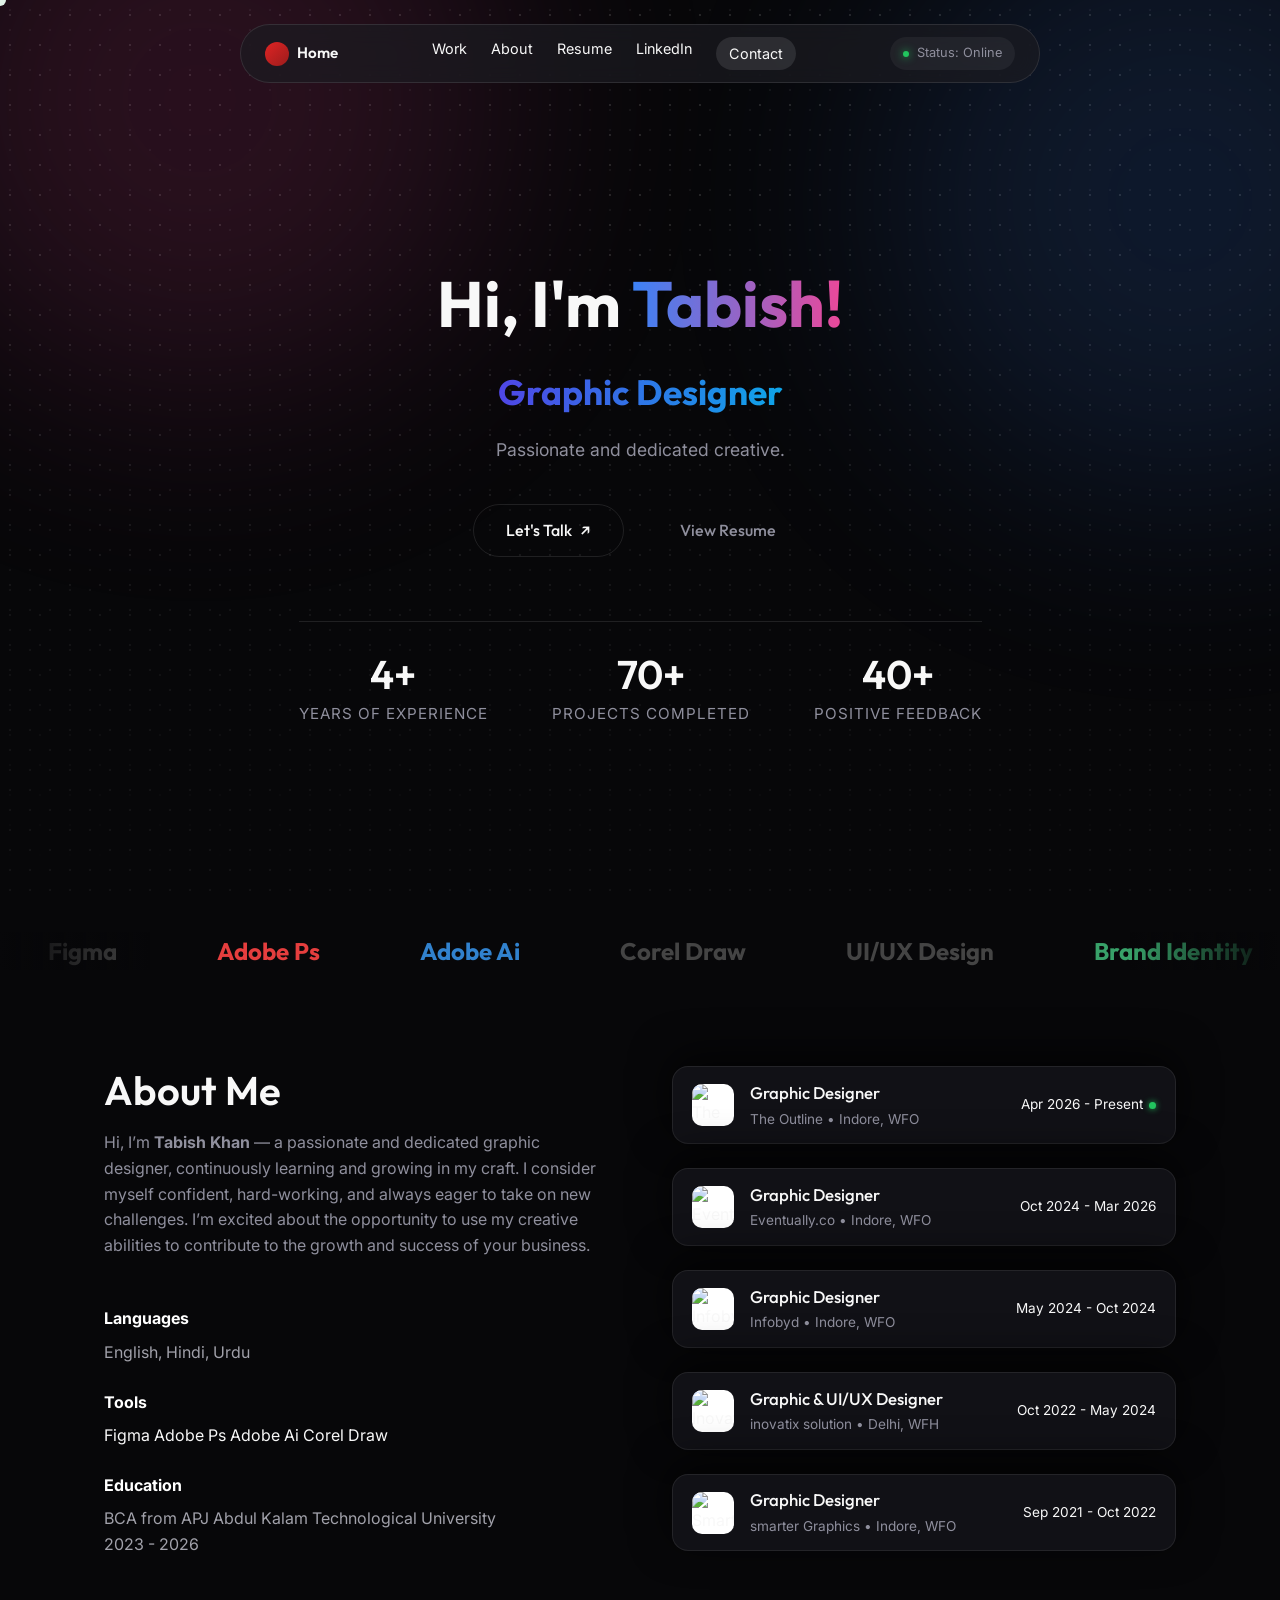
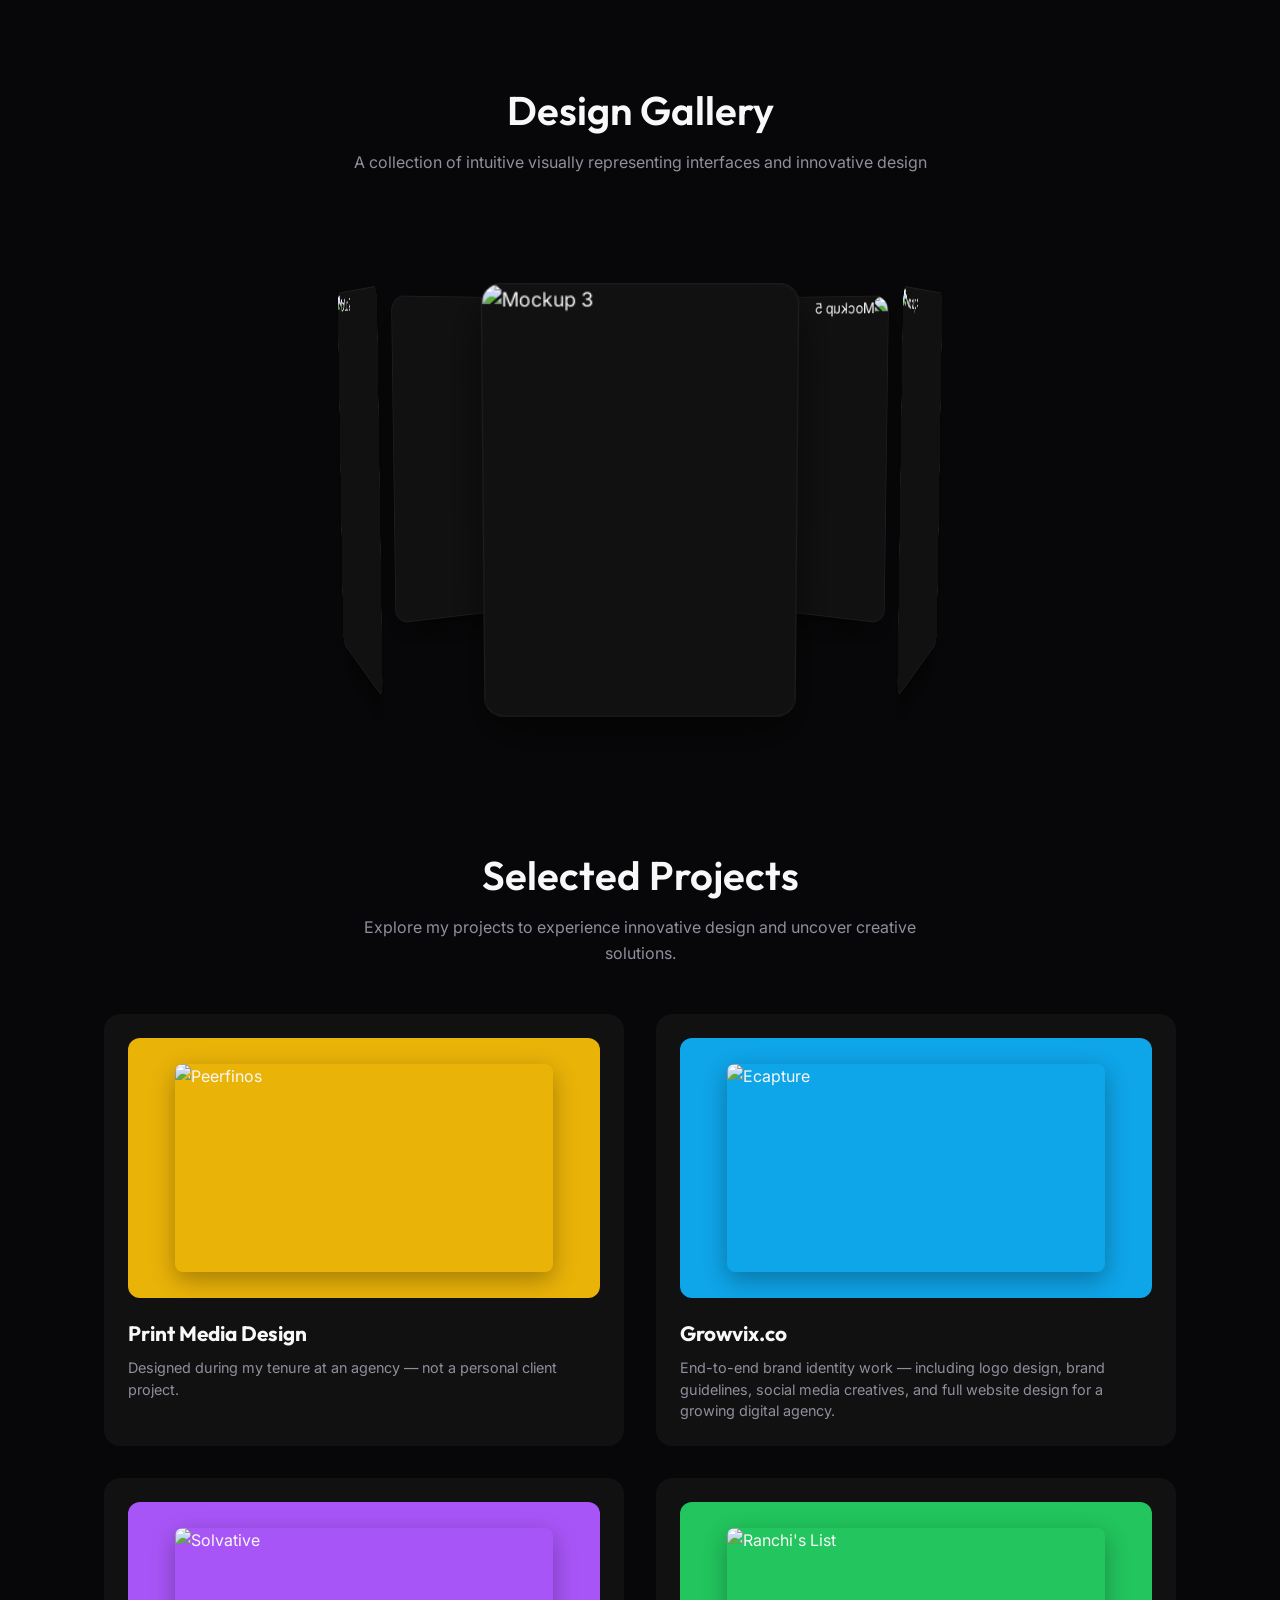
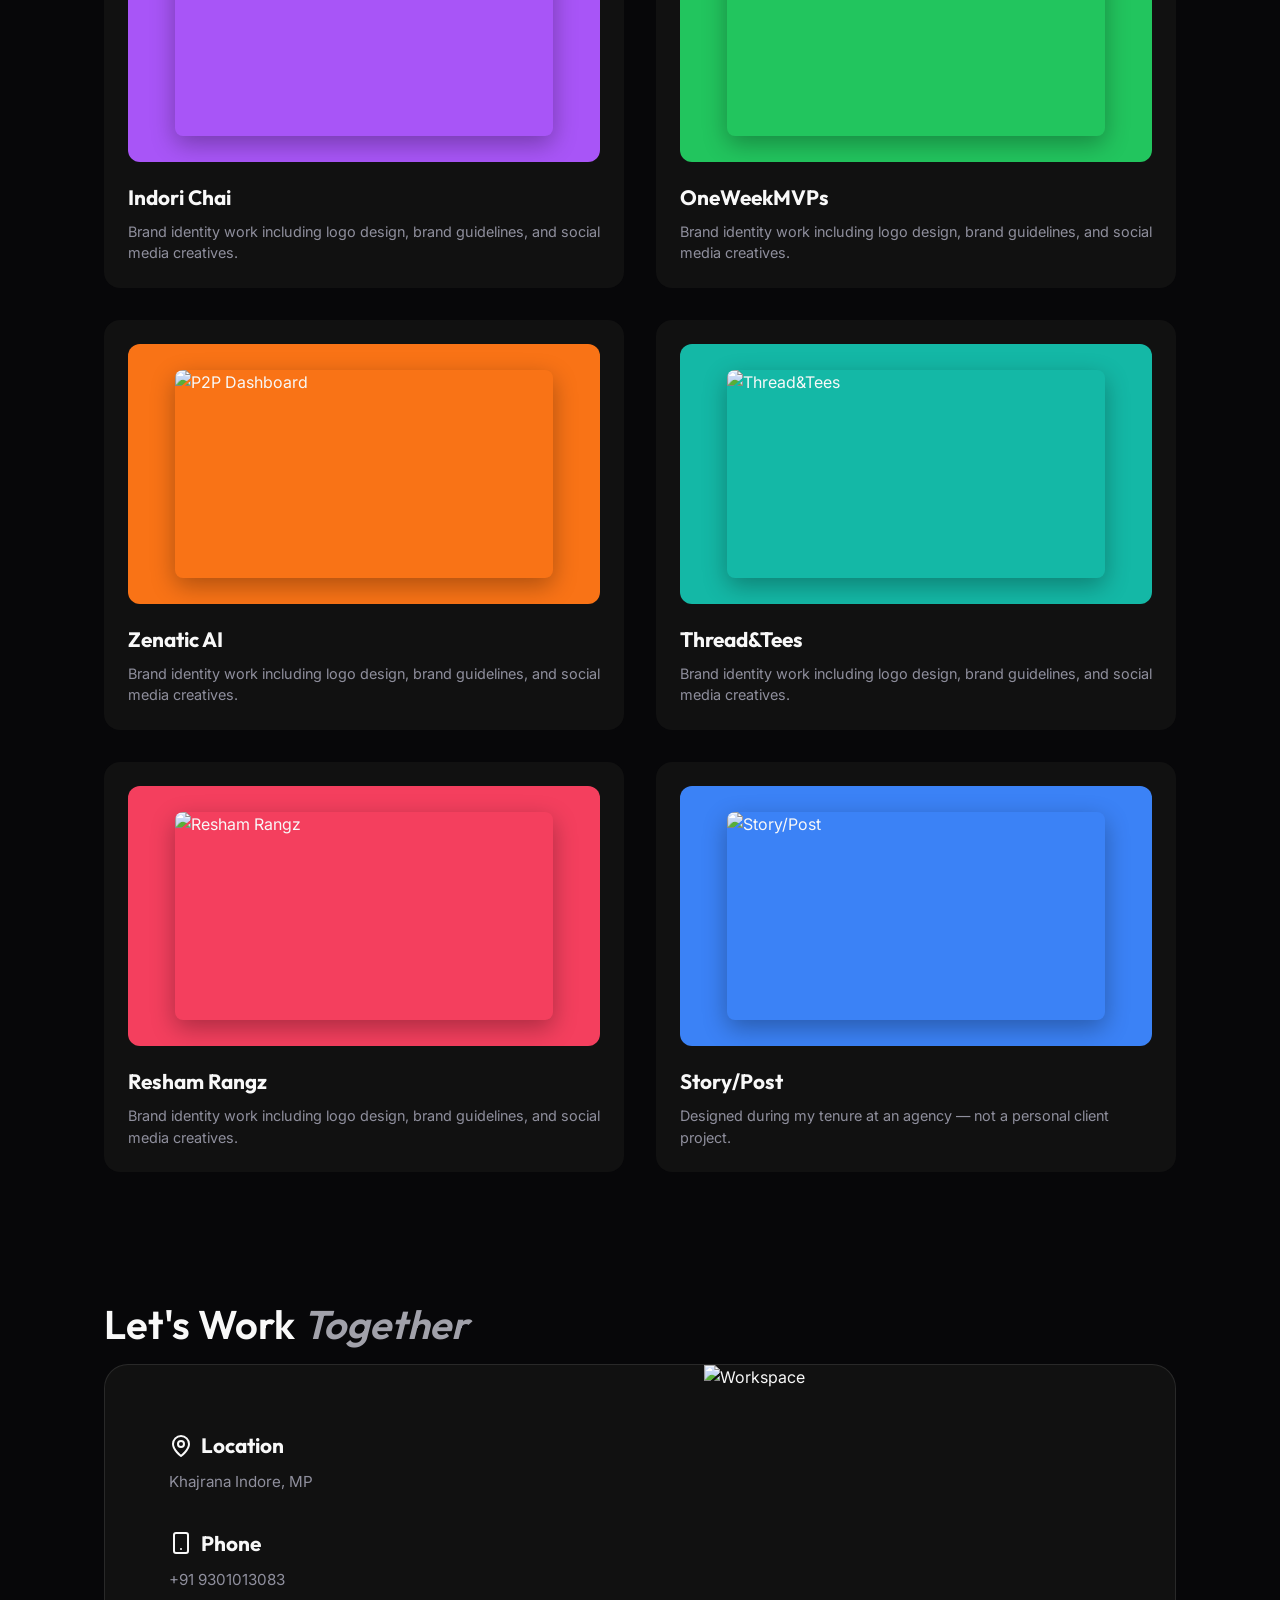
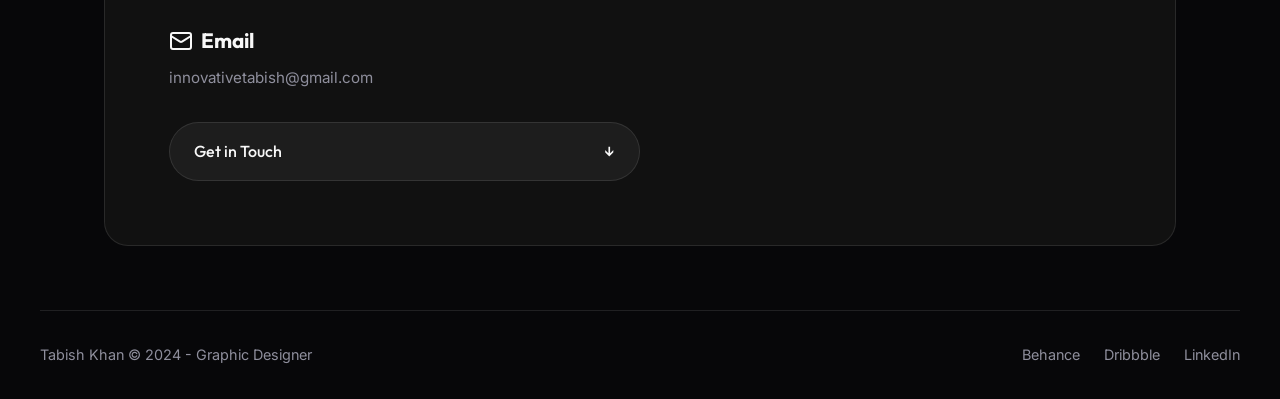
==== commit 5690df16: "Update portfolio website design" ====
--- a/index.html
+++ b/index.html
@@ -120,6 +120,19 @@
                         <div class="exp-card">
                             <div class="exp-card-left">
                                 <div class="exp-card-icon">
+                                    <img src="https://ui-avatars.com/api/?name=O&background=111111&color=fff&rounded=false&font-size=0.6" alt="The Outline">
+                                </div>
+                                <div class="exp-card-info">
+                                    <h4>Graphic Designer</h4>
+                                    <p>The Outline • Indore, WFO</p>
+                                </div>
+                            </div>
+                            <div class="exp-card-date" style="display:flex;align-items:center;gap:6px;">Apr 2026 - Present <span style="width:7px;height:7px;background:#22c55e;border-radius:50%;box-shadow:0 0 6px #22c55e;display:inline-block;"></span></div>
+                        </div>
+
+                        <div class="exp-card">
+                            <div class="exp-card-left">
+                                <div class="exp-card-icon">
                                     <img src="https://ui-avatars.com/api/?name=E&background=f0f0f0&color=111&rounded=false&font-size=0.6" alt="Eventually.co">
                                 </div>
                                 <div class="exp-card-info">
@@ -209,136 +222,99 @@
             </div>
             
             <div class="projects-grid">
+
                 <!-- Project 1 -->
-                <div class="project-card style-primary">
-                    <div class="project-img-wrapper">
-                        <img src="https://images.unsplash.com/photo-1576091160399-112ba8d25d1d?q=80&w=600&auto=format&fit=crop" alt="Selux App">
-                    </div>
-                    <div class="project-info">
-                        <h4>Selux App (Healthcare-iPad)</h4>
-                        <p>A tab app for employees to sell unlimited hearing aids with audiometer on demand.</p>
-                        <div class="project-tags">
-                            <span>Case Study</span>
-                            <span>iPad App</span>
-                        </div>
+                <div class="project-card style-warning" data-project="print-media" data-project-name="Print Media Design">
+                    <div class="project-img-wrapper">
+                        <img src="https://images.unsplash.com/photo-1460925895917-afdab827c52f?q=80&w=600&auto=format&fit=crop" alt="Peerfinos">
+                    </div>
+                    <div class="project-info">
+                        <h4>Print Media Design</h4>
+                        <p>Designed during my tenure at an agency — not a personal client project.</p>
                     </div>
                 </div>
 
                 <!-- Project 2 -->
-                <div class="project-card style-warning">
-                    <div class="project-img-wrapper">
-                        <img src="https://images.unsplash.com/photo-1460925895917-afdab827c52f?q=80&w=600&auto=format&fit=crop" alt="Peerfinos">
-                    </div>
-                    <div class="project-info">
-                        <h4>Peerfinos</h4>
-                        <p>Design a user-friendly page that showcases value, aligns with the brand & stands out.</p>
-                        <div class="project-tags">
-                            <span>Landing Page</span>
-                            <span>Case Study</span>
-                        </div>
+                <div class="project-card style-info" data-project="growvix" data-project-name="Growvix.co">
+                    <div class="project-img-wrapper">
+                        <img src="https://images.unsplash.com/photo-1551288049-bebda4e38f71?q=80&w=600&auto=format&fit=crop" alt="Ecapture">
+                    </div>
+                    <div class="project-info">
+                        <h4>Growvix.co</h4>
+                        <p>End-to-end brand identity work — including logo design, brand guidelines, social media creatives, and full website design for a growing digital agency.</p>
                     </div>
                 </div>
 
                 <!-- Project 3 -->
-                <div class="project-card style-info">
-                    <div class="project-img-wrapper">
-                        <img src="https://images.unsplash.com/photo-1551288049-bebda4e38f71?q=80&w=600&auto=format&fit=crop" alt="Ecapture">
-                    </div>
-                    <div class="project-info">
-                        <h4>Ecapture (Web-Healthcare)</h4>
-                        <p>A web app for visually hearing aids to patients... built with best-in-class tech stack.</p>
-                        <div class="project-tags">
-                            <span>Case Study</span>
-                            <span>Web/iPad App</span>
-                        </div>
+                <div class="project-card style-purple" data-project="indori-chai" data-project-name="Indori Chai">
+                    <div class="project-img-wrapper">
+                        <img src="https://images.unsplash.com/photo-1542744173-8e7e53415bb0?q=80&w=600&auto=format&fit=crop" alt="Solvative">
+                    </div>
+                    <div class="project-info">
+                        <h4>Indori Chai</h4>
+                        <p>Brand identity work including logo design, brand guidelines, and social media creatives.</p>
                     </div>
                 </div>
 
                 <!-- Project 4 -->
-                <div class="project-card style-purple">
-                    <div class="project-img-wrapper">
-                        <img src="https://images.unsplash.com/photo-1542744173-8e7e53415bb0?q=80&w=600&auto=format&fit=crop" alt="Solvative">
-                    </div>
-                    <div class="project-info">
-                        <h4>Solvative</h4>
-                        <p>Helping businesses grow with fresh solutions & expert digital consulting.</p>
-                        <div class="project-tags">
-                            <span>Landing Page</span>
-                            <span>Web Design</span>
-                        </div>
+                <div class="project-card style-success" data-project="oneweek-mvps" data-project-name="OneWeekMVPs">
+                    <div class="project-img-wrapper">
+                        <img src="https://images.unsplash.com/photo-1512428559087-560fa5ceab42?q=80&w=600&auto=format&fit=crop" alt="Ranchi's List">
+                    </div>
+                    <div class="project-info">
+                        <h4>OneWeekMVPs</h4>
+                        <p>Brand identity work including logo design, brand guidelines, and social media creatives.</p>
                     </div>
                 </div>
 
                 <!-- Project 5 -->
-                <div class="project-card style-success">
-                    <div class="project-img-wrapper">
-                        <img src="https://images.unsplash.com/photo-1512428559087-560fa5ceab42?q=80&w=600&auto=format&fit=crop" alt="Ranchi's List">
-                    </div>
-                    <div class="project-info">
-                        <h4>Ranchi's List</h4>
-                        <p>A website that helps you find service providers for all your home essentials...</p>
-                        <div class="project-tags">
-                            <span>Web Design</span>
-                        </div>
+                <div class="project-card style-orange" data-project="zenatic-ai" data-project-name="Zenatic AI">
+                    <div class="project-img-wrapper">
+                        <img src="https://images.unsplash.com/photo-1555421689-491a97ff2040?q=80&w=600&auto=format&fit=crop" alt="P2P Dashboard">
+                    </div>
+                    <div class="project-info">
+                        <h4>Zenatic AI</h4>
+                        <p>Brand identity work including logo design, brand guidelines, and social media creatives.</p>
                     </div>
                 </div>
 
                 <!-- Project 6 -->
-                <div class="project-card style-orange">
-                    <div class="project-img-wrapper">
-                        <img src="https://images.unsplash.com/photo-1555421689-491a97ff2040?q=80&w=600&auto=format&fit=crop" alt="P2P Dashboard">
-                    </div>
-                    <div class="project-info">
-                        <h4>P2P Dashboard</h4>
-                        <p>A bespoke system to manage requests, track analytics, handle asset management...</p>
-                        <div class="project-tags">
-                            <span>Web Design</span>
-                        </div>
-                    </div>
-                </div>
-            </div>
-        </section>
-
-        <!-- Other Projects -->
-        <section class="other-projects container fade-up">
-            <h3 class="section-heading centered" style="font-size: 2rem;">Other Projects</h3>
-            <p class="section-desc centered">Explore the projects that I have worked on over the last 5 years in this field.</p>
-            
-            <div class="other-grid">
-                <div class="other-card">
-                    <div class="other-img">
-                        <img src="https://images.unsplash.com/photo-1551288049-bebda4e38f71?q=80&w=400&auto=format&fit=crop" alt="Proxy Advice">
-                    </div>
-                    <div class="other-info">
-                        <h4>Proxy Advice</h4>
-                        <p>Responsive & excellent mobile site tailored for users.</p>
-                        <span class="tag">Mobile App</span>
-                    </div>
-                </div>
-                
-                <div class="other-card">
-                    <div class="other-img">
-                        <img src="https://images.unsplash.com/photo-1618761714954-0b8cd0026356?q=80&w=400&auto=format&fit=crop" alt="Splitsecend">
-                    </div>
-                    <div class="other-info">
-                        <h4>Splitsecend</h4>
-                        <p>The screens for safe beacon control and managing trips.</p>
-                        <span class="tag">iPad App</span>
-                    </div>
-                </div>
-                
-                <div class="other-card">
-                    <div class="other-img">
-                        <img src="https://images.unsplash.com/photo-1522071820081-009f0129c71c?q=80&w=400&auto=format&fit=crop" alt="Quasar+">
-                    </div>
-                    <div class="other-info">
-                        <h4>Quasar +</h4>
-                        <p>An app revolutionising the ticketing industry by making it easier.</p>
-                        <span class="tag">Mobile App</span>
-                    </div>
-                </div>
-            </div>
-        </section>
+                <div class="project-card style-info" data-project="thread-and-tees" data-project-name="Thread&Tees" style="--card-info: #14b8a6;">
+                    <div class="project-img-wrapper" style="background: #14b8a6;">
+                        <img src="https://images.unsplash.com/photo-1503341504253-dff4815485f1?q=80&w=600&auto=format&fit=crop" alt="Thread&Tees">
+                    </div>
+                    <div class="project-info">
+                        <h4>Thread&Tees</h4>
+                        <p>Brand identity work including logo design, brand guidelines, and social media creatives.</p>
+                    </div>
+                </div>
+
+                <!-- Project 7 -->
+                <div class="project-card style-primary" data-project="resham-rangz" data-project-name="Resham Rangz" style="--card-primary: #f43f5e;">
+                    <div class="project-img-wrapper" style="background: #f43f5e;">
+                        <img src="https://images.unsplash.com/photo-1558618666-fcd25c85cd64?q=80&w=600&auto=format&fit=crop" alt="Resham Rangz">
+                    </div>
+                    <div class="project-info">
+                        <h4>Resham Rangz</h4>
+                        <p>Brand identity work including logo design, brand guidelines, and social media creatives.</p>
+                    </div>
+                </div>
+
+                <!-- Project 8 — Story/Post (top of the stack, revealed last) -->
+                <div class="project-card style-primary" data-project="story-post" data-project-name="Story / Post">
+                    <div class="project-img-wrapper">
+                        <img src="https://images.unsplash.com/photo-1576091160399-112ba8d25d1d?q=80&w=600&auto=format&fit=crop" alt="Story/Post">
+                    </div>
+                    <div class="project-info">
+                        <h4>Story/Post</h4>
+                        <p>Designed during my tenure at an agency — not a personal client project.</p>
+                    </div>
+                </div>
+
+            </div>
+        </section>
+
+
 
         <!-- Contact Section -->
         <section class="contact container fade-up" id="contact">
--- a/style.css
+++ b/style.css
@@ -405,6 +405,7 @@
 .exp-card:nth-child(2) { top: 136px; z-index: 11; }
 .exp-card:nth-child(3) { top: 152px; z-index: 12; }
 .exp-card:nth-child(4) { top: 168px; z-index: 13; }
+.exp-card:nth-child(5) { top: 184px; z-index: 14; }
 .exp-card:hover {
     background: rgba(22, 22, 26, 0.9);
     transform: translateY(-2px);
@@ -467,6 +468,7 @@
     height: 360px;
     transform-style: preserve-3d;
     transform: rotateX(-5deg) rotateY(0deg);
+    transition: transform 0.15s cubic-bezier(0.25, 0.46, 0.45, 0.94);
 }
 .mockup {
     position: absolute;
@@ -504,59 +506,51 @@
     background: #111;
     border-radius: 16px;
     padding: 1.5rem;
-    transition: transform 0.3s ease;
+    cursor: pointer;
+    transition: transform 0.3s ease, box-shadow 0.3s ease;
 }
 .project-card:hover {
-    transform: translateY(-10px);
+    transform: translateY(-8px);
+    box-shadow: 0 20px 40px rgba(0,0,0,0.4);
 }
 .project-img-wrapper {
     width: 100%;
-    height: 300px;
+    height: 260px;
     border-radius: 12px;
     overflow: hidden;
-    margin-bottom: 1.5rem;
+    margin-bottom: 1.2rem;
     display: flex;
     align-items: center;
     justify-content: center;
 }
 .style-primary .project-img-wrapper { background: var(--card-primary); }
 .style-warning .project-img-wrapper { background: var(--card-warning); }
-.style-info .project-img-wrapper { background: var(--card-info); }
-.style-purple .project-img-wrapper { background: var(--card-purple); }
+.style-info    .project-img-wrapper { background: var(--card-info); }
+.style-purple  .project-img-wrapper { background: var(--card-purple); }
 .style-success .project-img-wrapper { background: var(--card-success); }
-.style-orange .project-img-wrapper { background: var(--card-orange); }
-
+.style-orange  .project-img-wrapper { background: var(--card-orange); }
 .project-img-wrapper img {
     width: 80%; height: 80%;
     object-fit: cover;
     border-radius: 8px;
-    box-shadow: 0 10px 30px rgba(0,0,0,0.3);
-    transition: transform 0.5s ease;
+    box-shadow: 0 8px 24px rgba(0,0,0,0.3);
+    transition: transform 0.4s ease;
 }
 .project-card:hover .project-img-wrapper img {
     transform: scale(1.05);
 }
 .project-info h4 {
     font-family: var(--font-heading);
-    font-size: 1.4rem;
-    margin-bottom: 0.5rem;
+    font-size: 1.3rem;
+    margin-bottom: 0.4rem;
 }
 .project-info p {
     color: var(--text-sec);
-    margin-bottom: 1rem;
-    font-size: 0.95rem;
-}
-.project-tags {
-    display: flex;
-    gap: 0.8rem;
-}
-.project-tags span {
-    font-size: 0.8rem;
-    color: var(--text-main);
-    background: rgba(255,255,255,0.05);
-    padding: 0.3rem 0.8rem;
-    border-radius: 4px;
-}
+    font-size: 0.9rem;
+    line-height: 1.5;
+    margin-bottom: 0;
+}
+
 
 /* Other Projects */
 .other-projects {
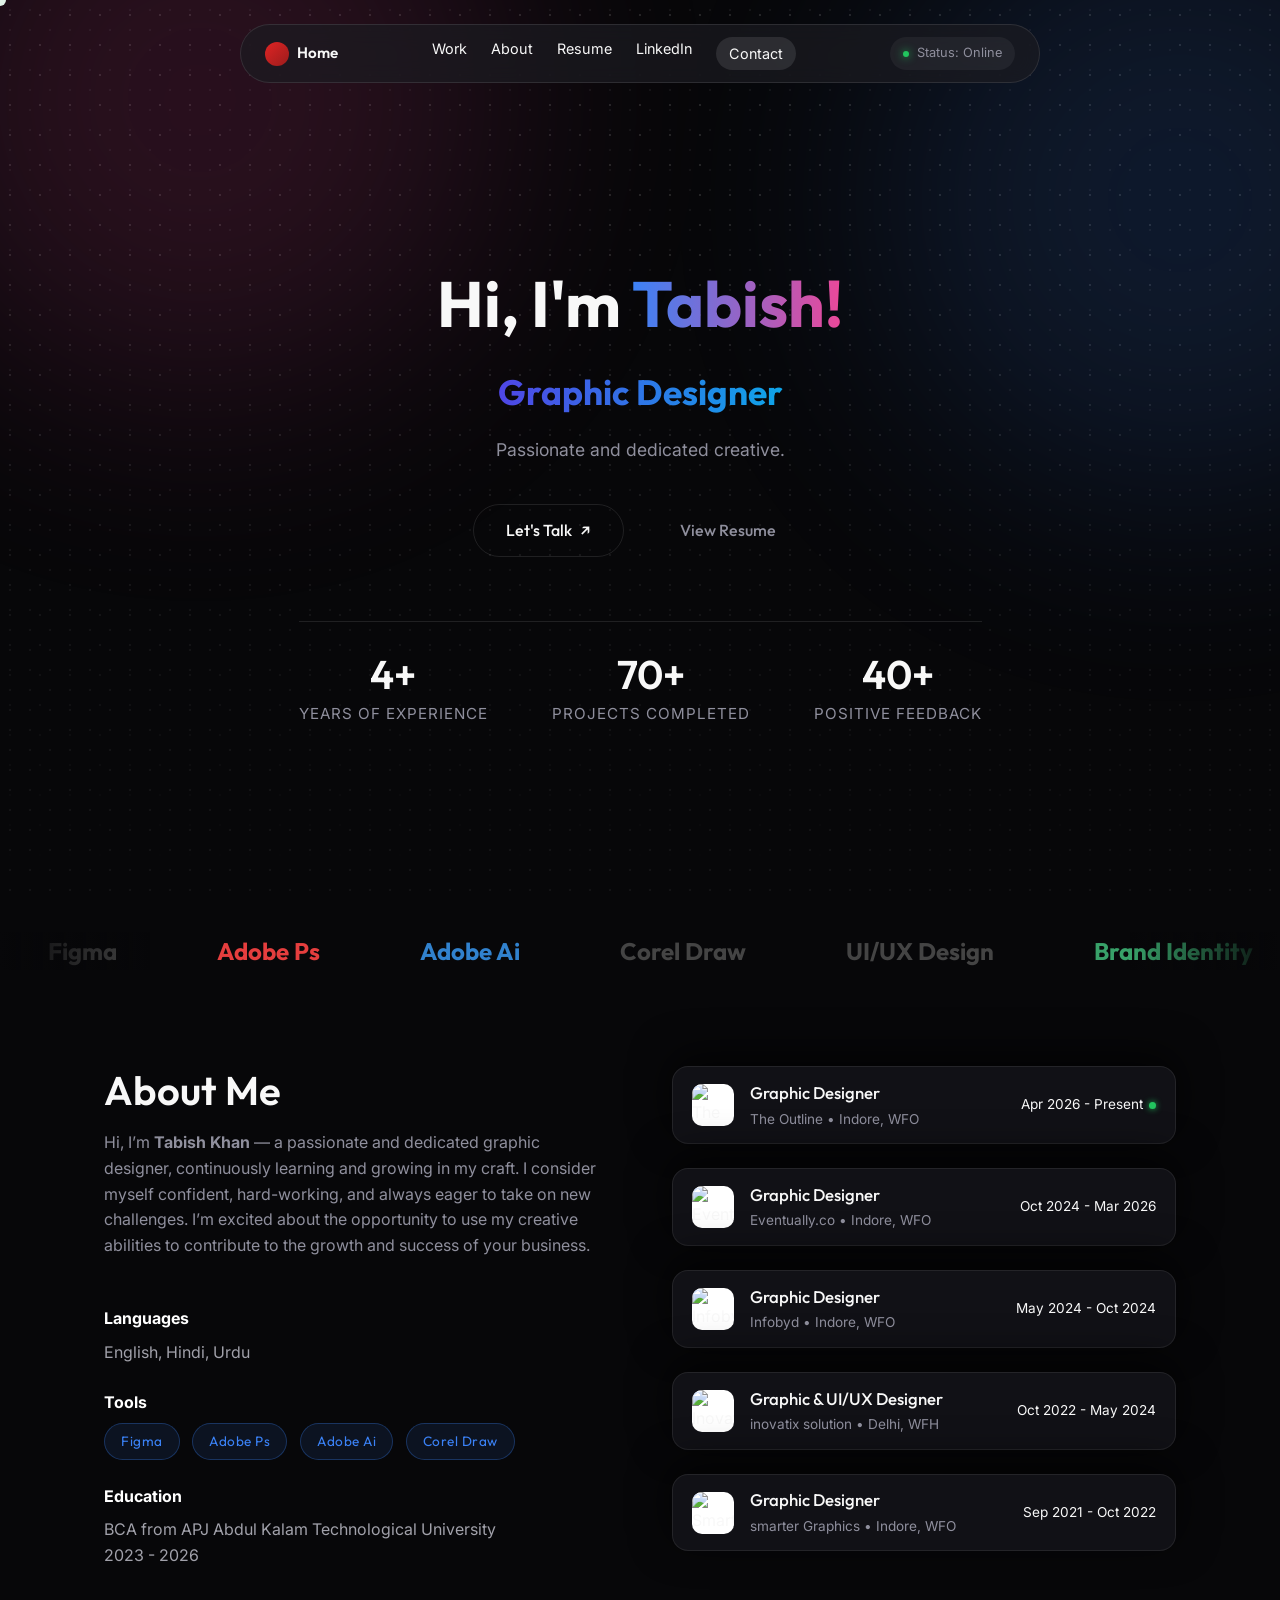
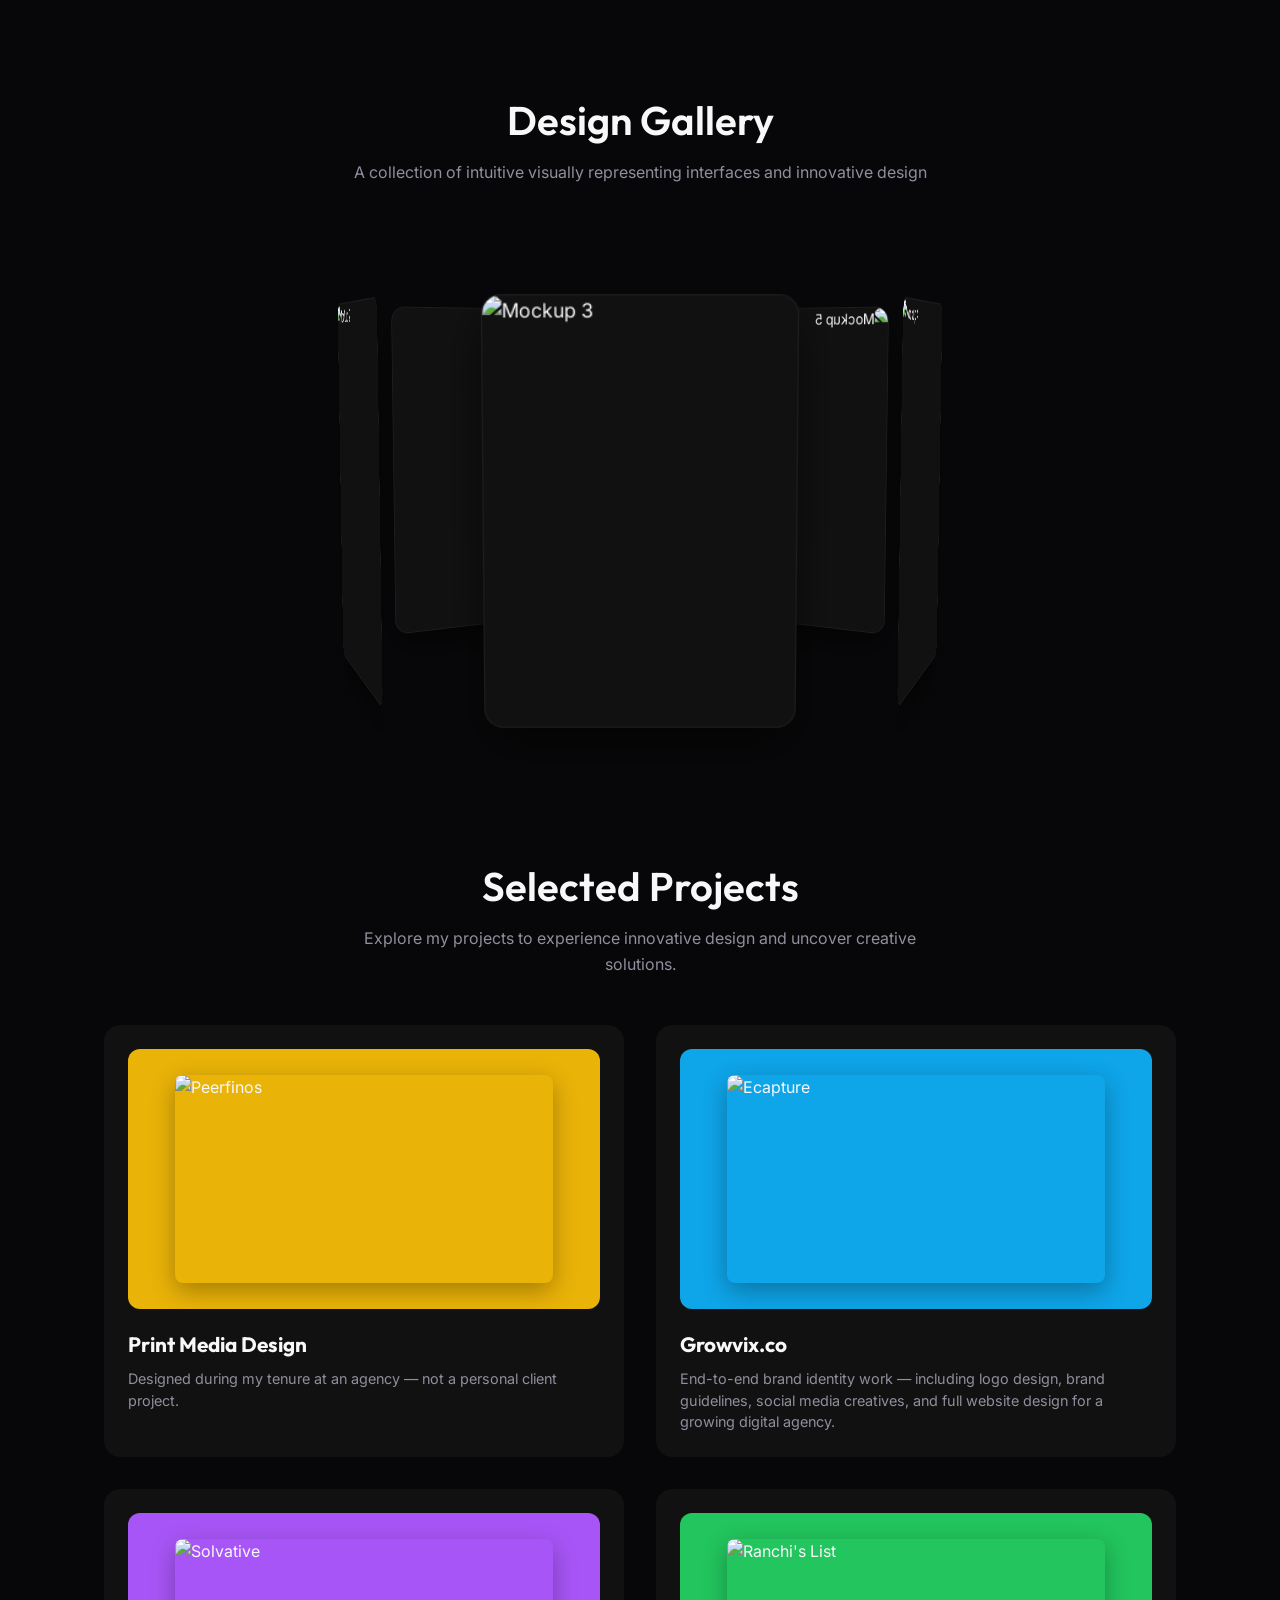
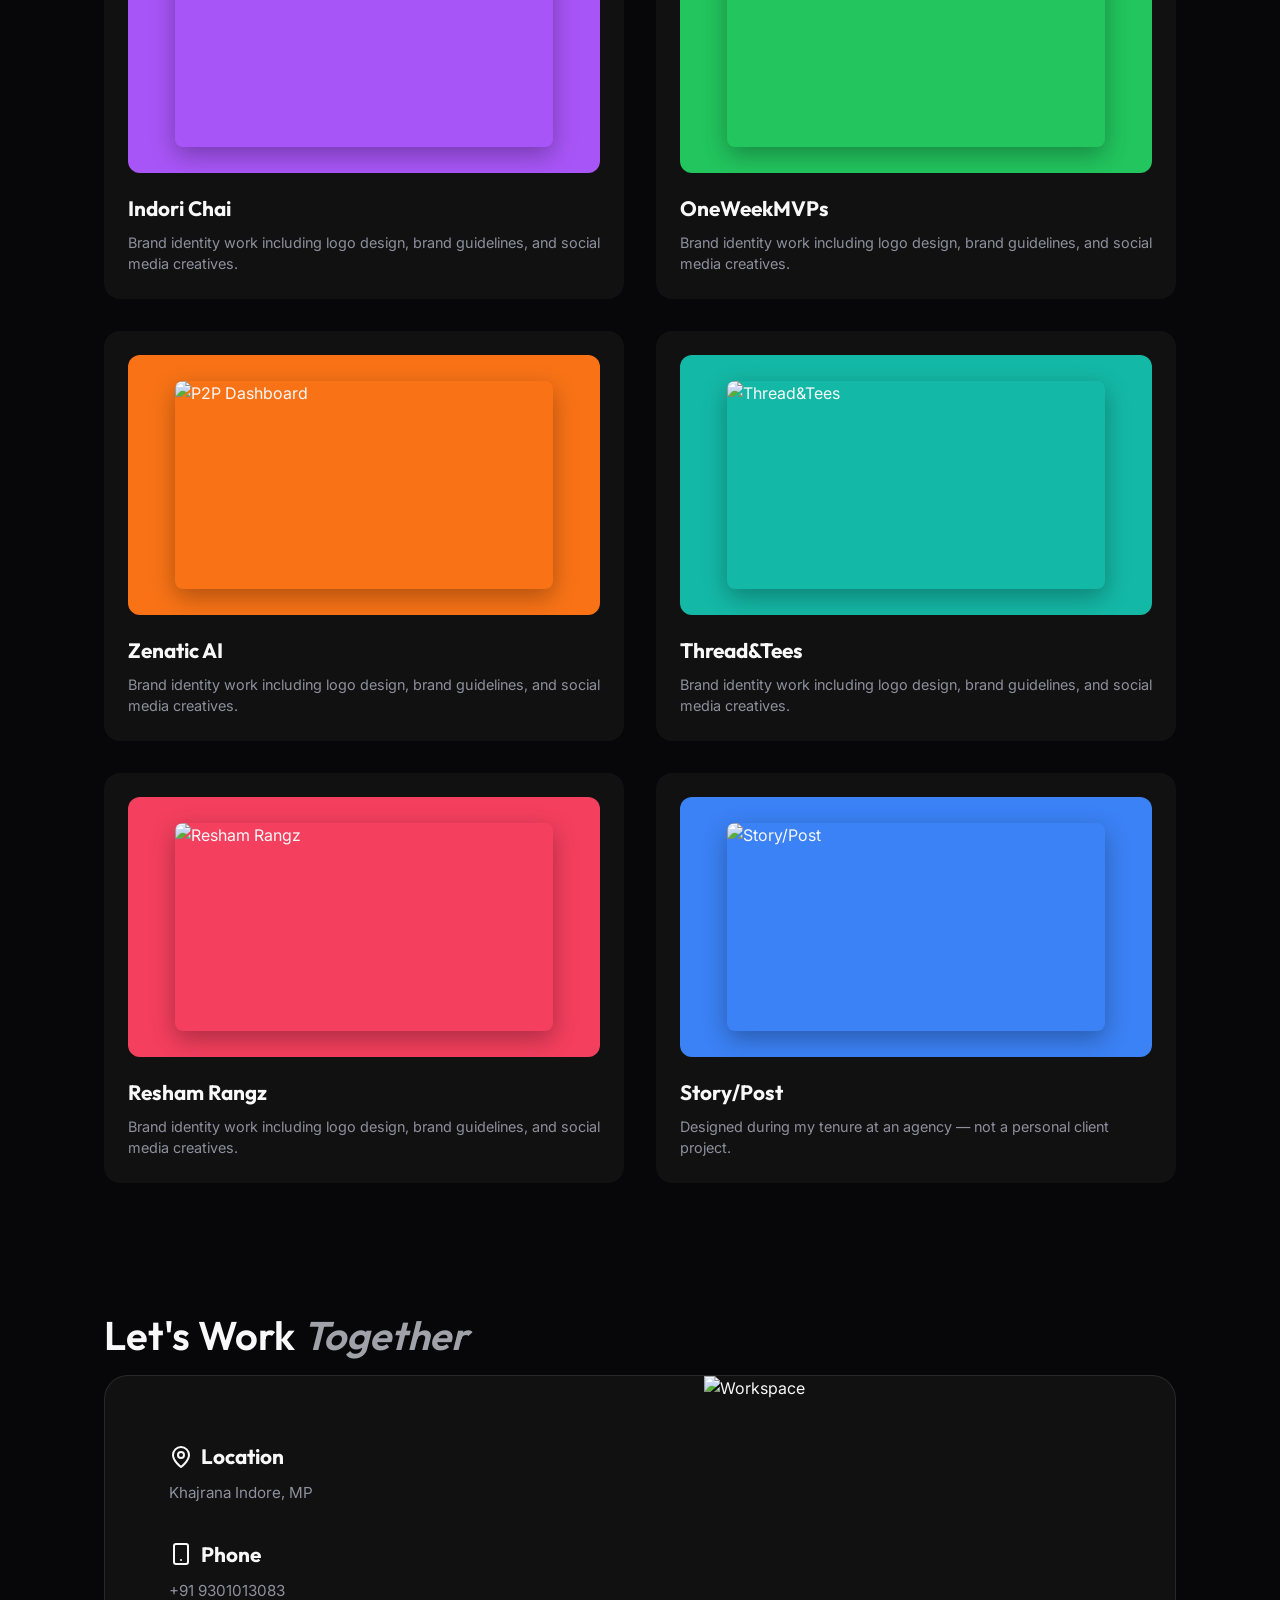
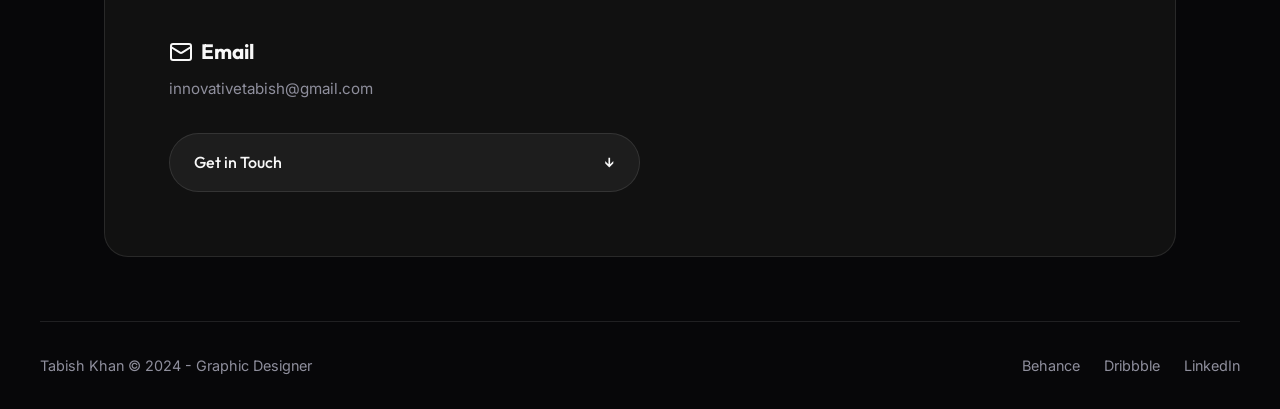
==== commit fedb50b9: "style tools in about section as buttons" ====
--- a/index.html
+++ b/index.html
@@ -8,8 +8,8 @@
     <link rel="preconnect" href="https://fonts.googleapis.com">
     <link rel="preconnect" href="https://fonts.gstatic.com" crossorigin>
     <link href="https://fonts.googleapis.com/css2?family=Inter:wght@300;400;500;600;700&family=Outfit:wght@300;400;500;600;700&display=swap" rel="stylesheet">
-    <link rel="stylesheet" href="style.css?v=1.1">
-    <script defer src="main.js?v=1.1"></script>
+    <link rel="stylesheet" href="style.css?v=1.3">
+    <script defer src="main.js?v=1.3"></script>
 </head>
 <body>
     <div class="custom-cursor"></div>
@@ -102,7 +102,7 @@
                         <p style="color: #a1a1aa; margin-bottom: 1.5rem;">English, Hindi, Urdu</p>
                         
                         <h4 style="margin-bottom: 0.5rem; color: #fff;">Tools</h4>
-                        <div class="project-tags" style="margin-top: 0;">
+                        <div class="tools-tags" style="margin-top: 0;">
                             <span>Figma</span>
                             <span>Adobe Ps</span>
                             <span>Adobe Ai</span>
--- a/style.css
+++ b/style.css
@@ -448,6 +448,30 @@
     font-size: 0.85rem;
 }
 
+/* Tools Tags */
+.tools-tags {
+    display: flex;
+    flex-wrap: wrap;
+    gap: 0.8rem;
+}
+.tools-tags span {
+    background: rgba(59, 130, 246, 0.1);
+    color: var(--accent-blue);
+    border: 1px solid rgba(59, 130, 246, 0.3);
+    padding: 0.4rem 1rem;
+    border-radius: 30px;
+    font-size: 0.85rem;
+    font-family: var(--font-heading);
+    letter-spacing: 0.5px;
+    transition: all 0.3s ease;
+    cursor: default;
+}
+.tools-tags span:hover {
+    background: rgba(59, 130, 246, 0.2);
+    transform: translateY(-2px);
+    box-shadow: 0 4px 12px rgba(59, 130, 246, 0.2);
+}
+
 /* Design Gallery */
 .gallery {
     margin-bottom: 8rem;
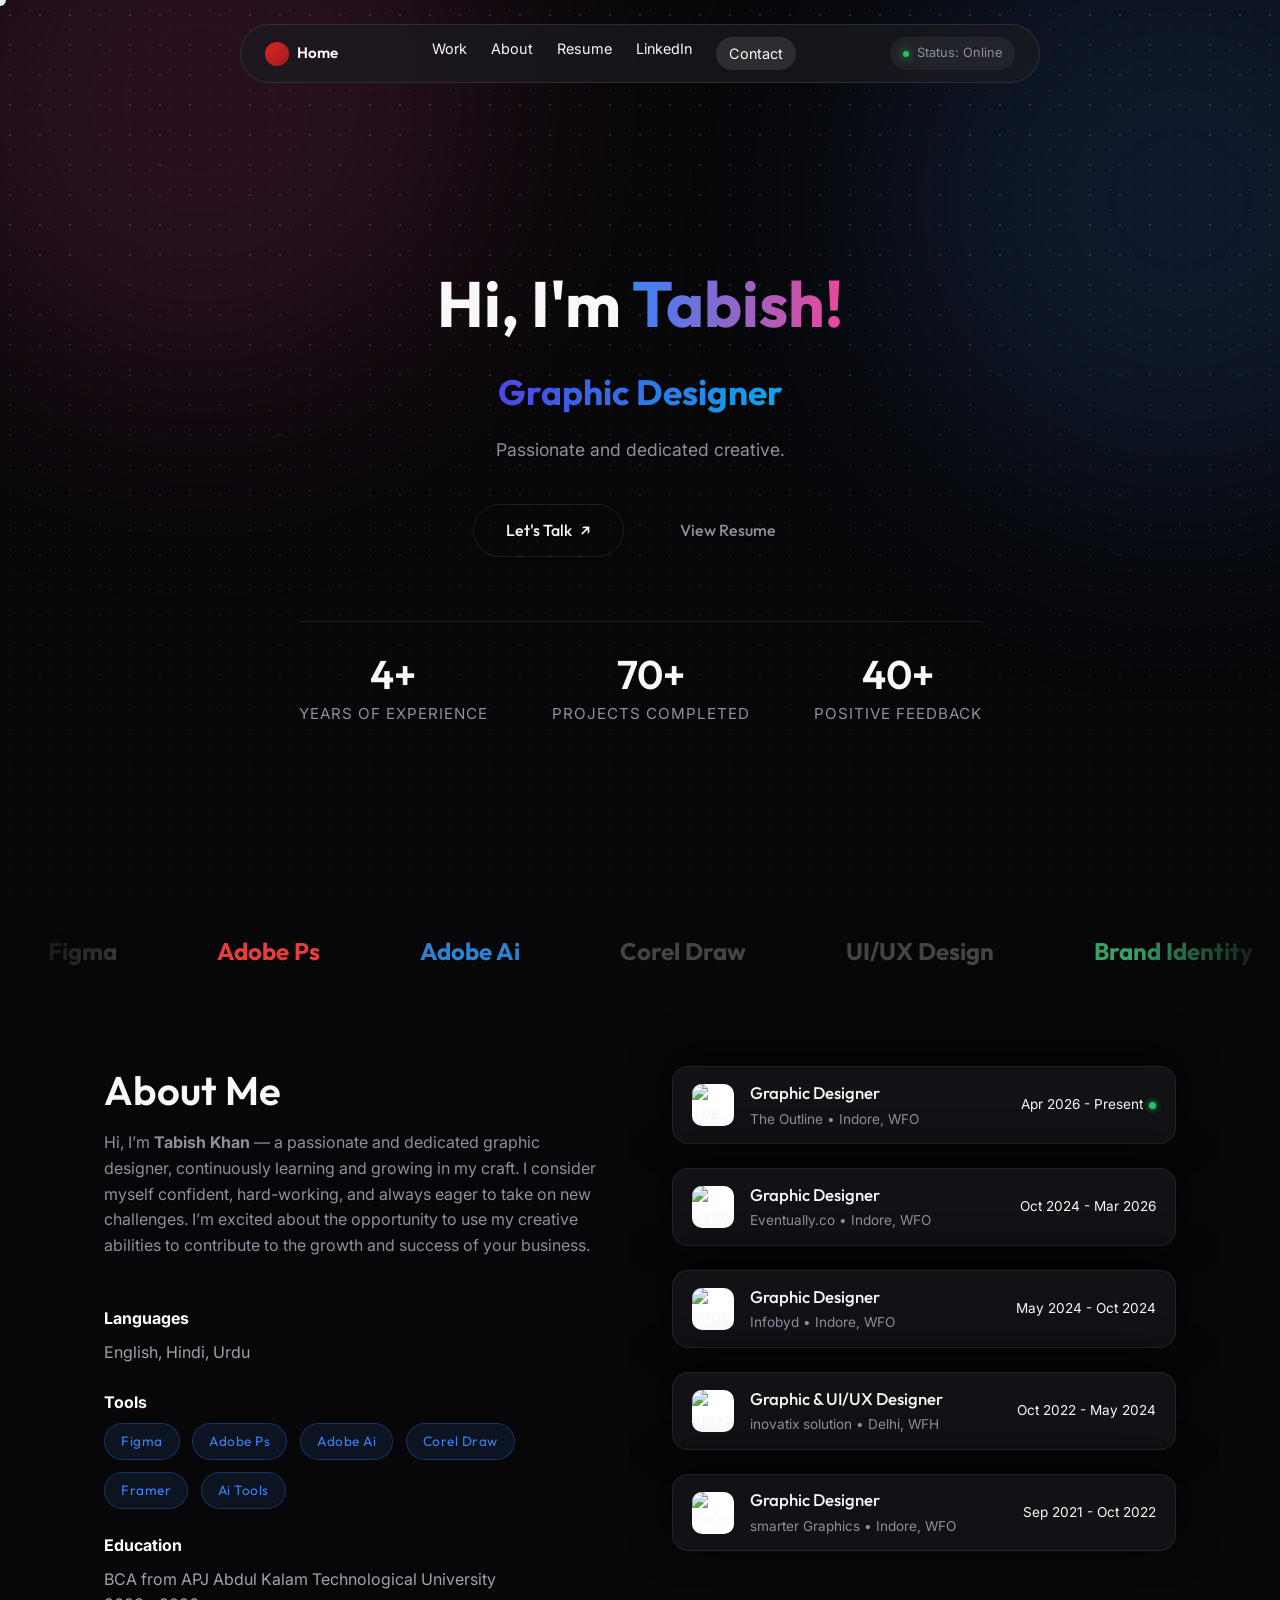
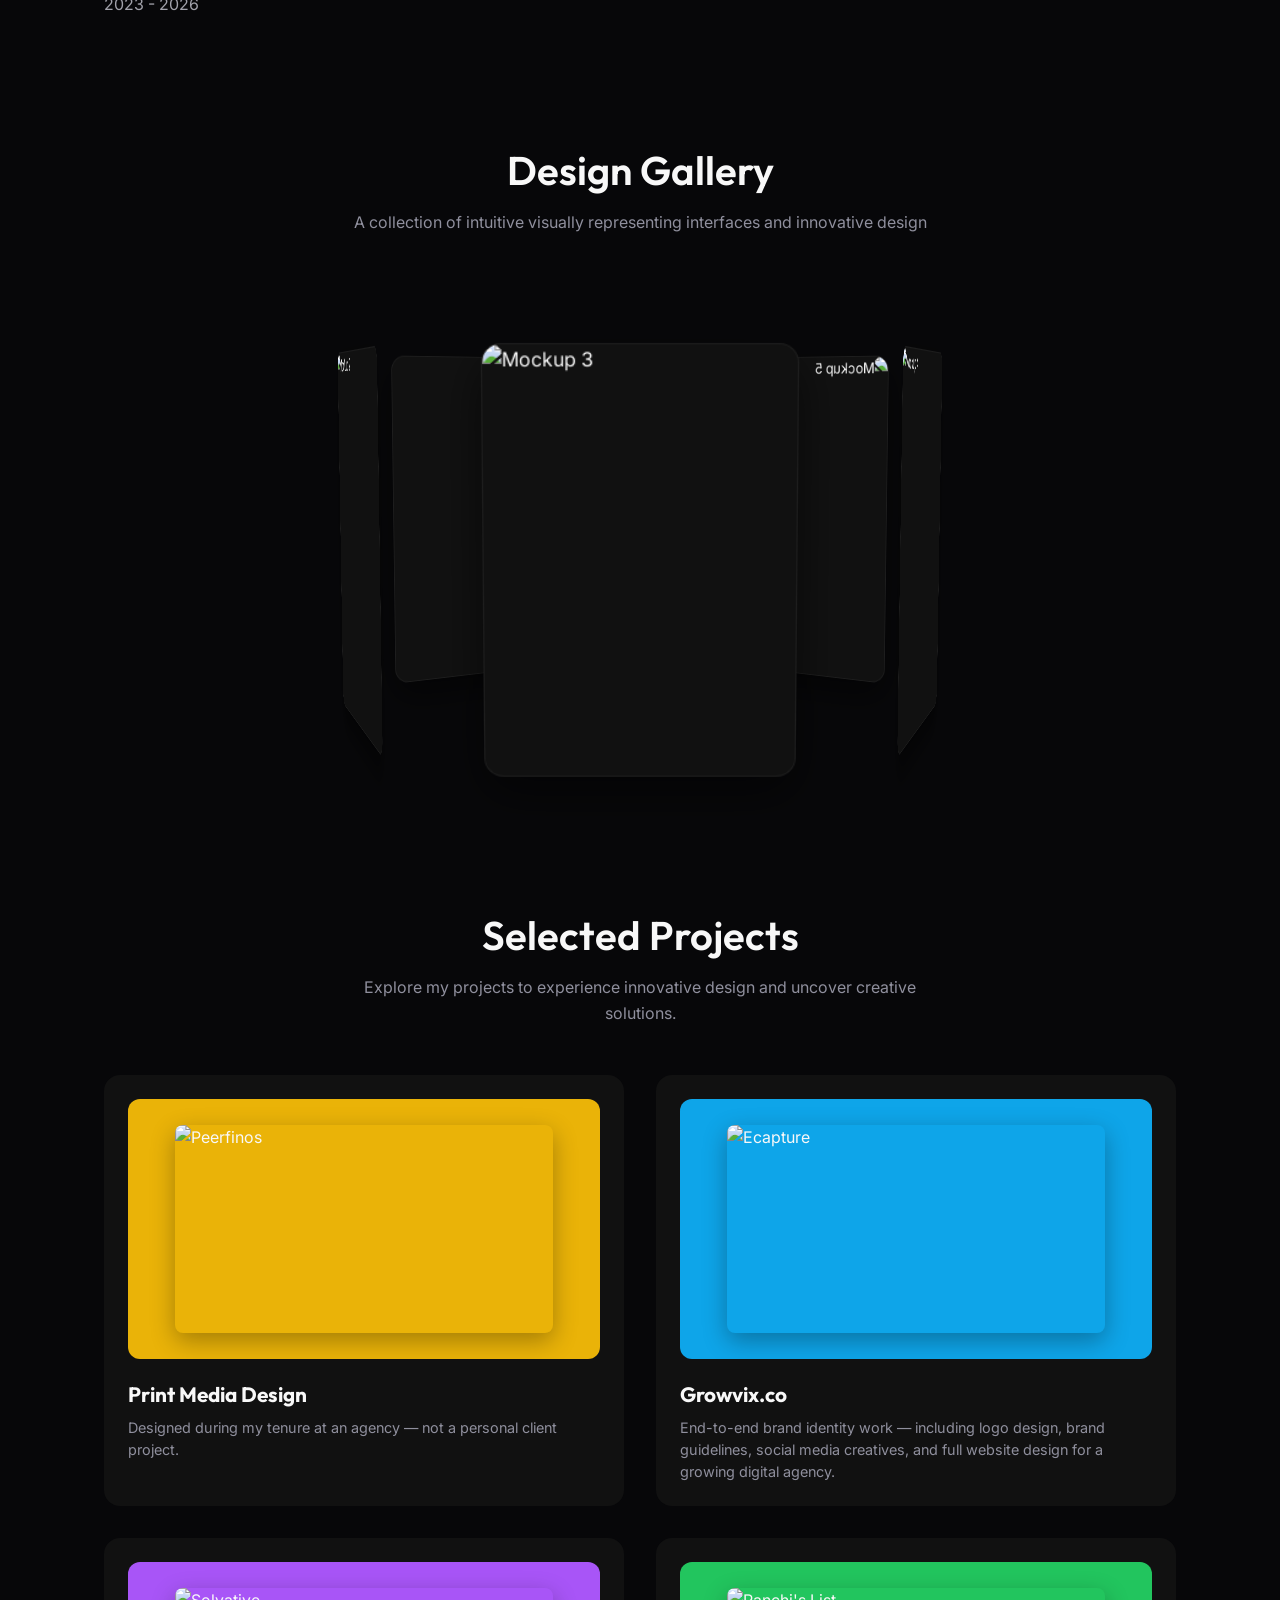
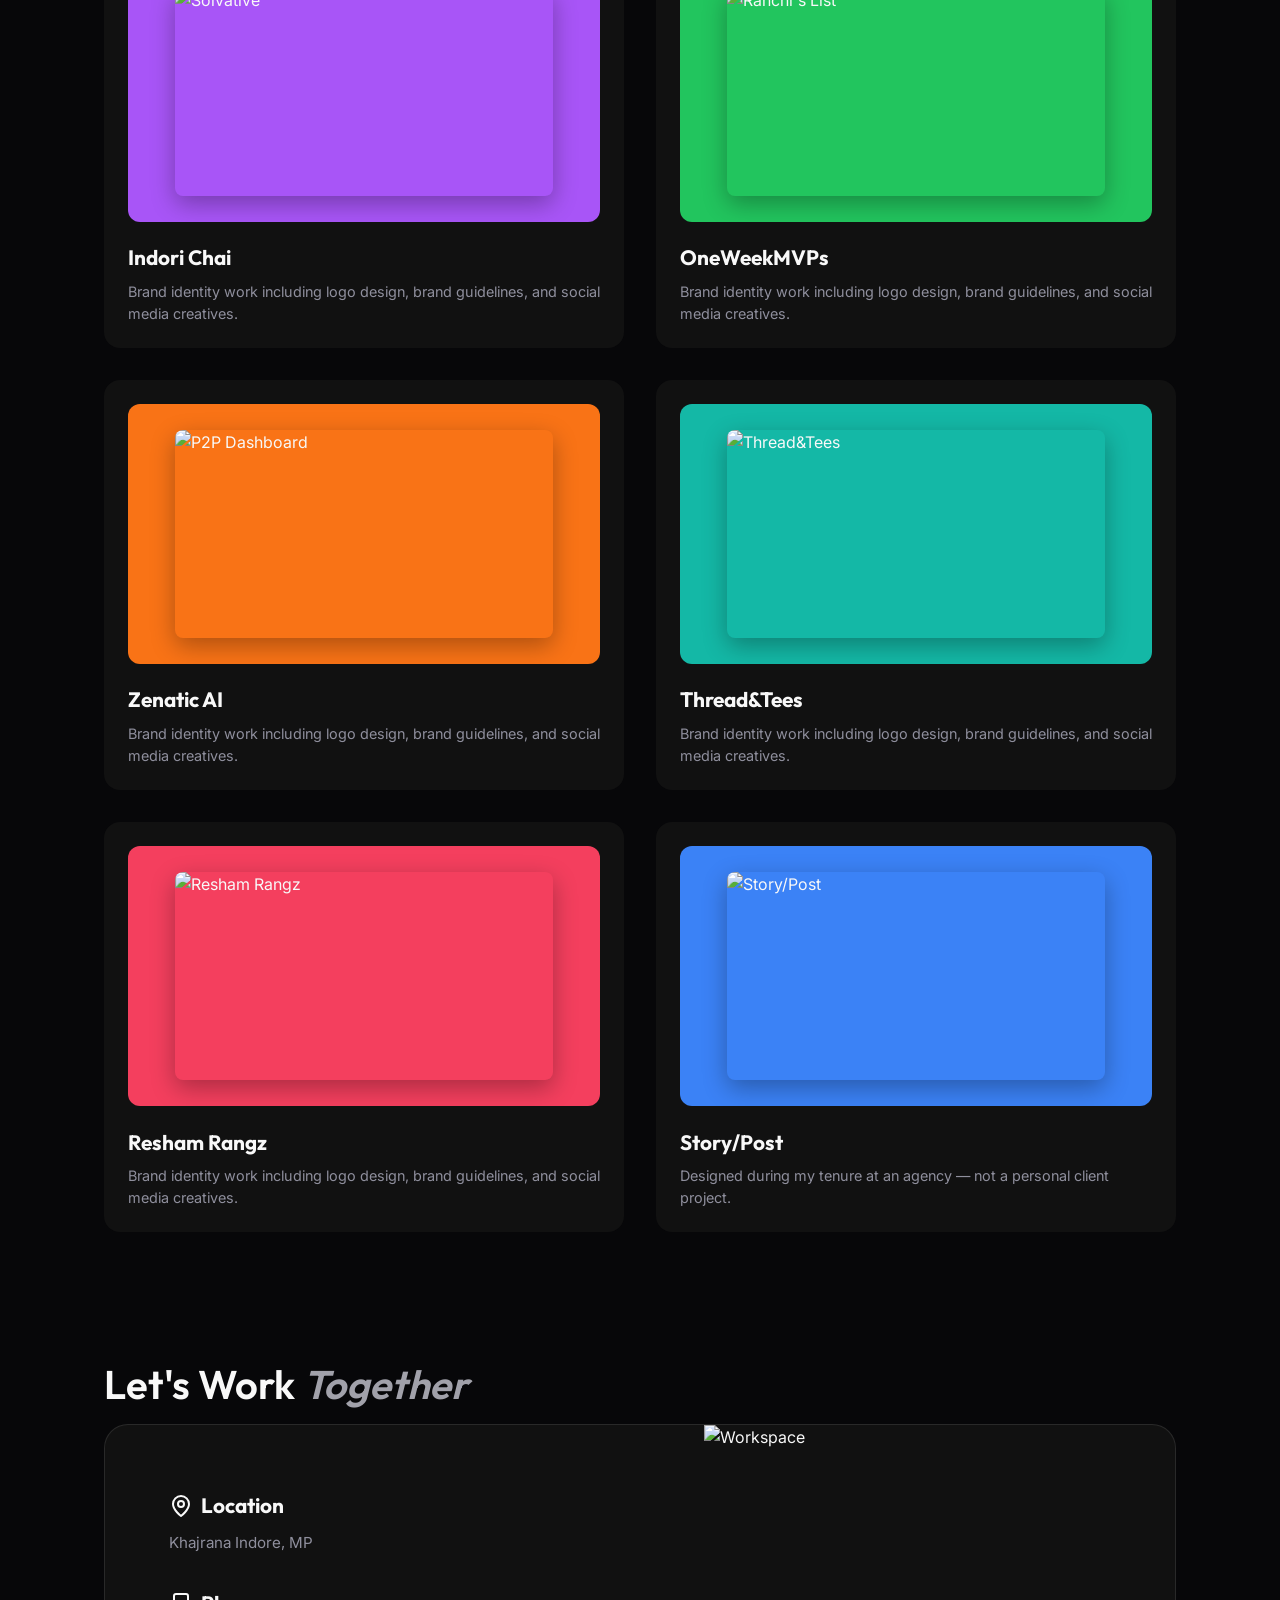
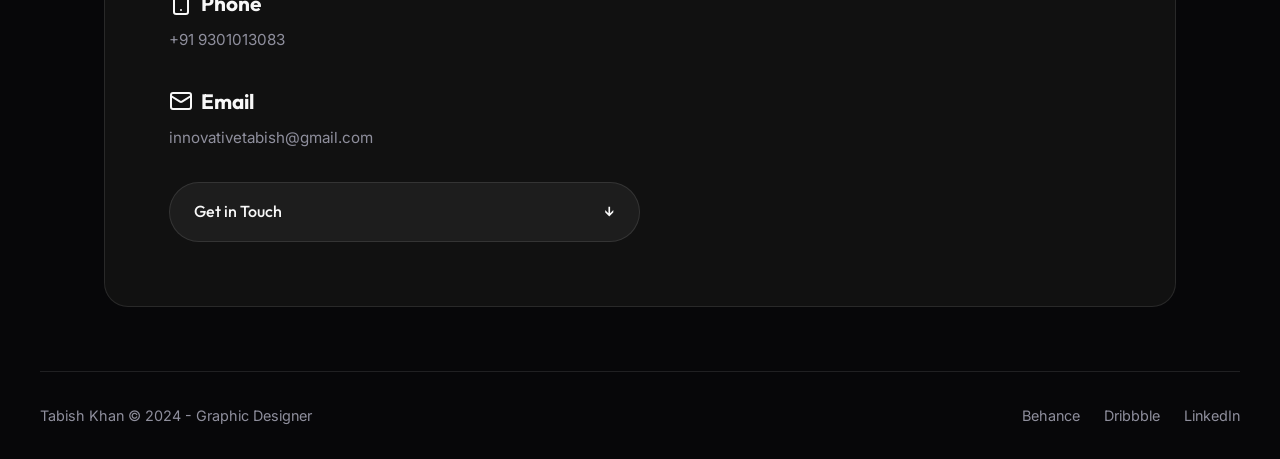
==== commit c41e915e: "Add Framer and Ai Tools to Tools list" ====
--- a/index.html
+++ b/index.html
@@ -107,6 +107,8 @@
                             <span>Adobe Ps</span>
                             <span>Adobe Ai</span>
                             <span>Corel Draw</span>
+                            <span>Framer</span>
+                            <span>Ai Tools</span>
                         </div>
 
                         <h4 style="margin-bottom: 0.5rem; color: #fff; margin-top: 1.5rem;">Education</h4>
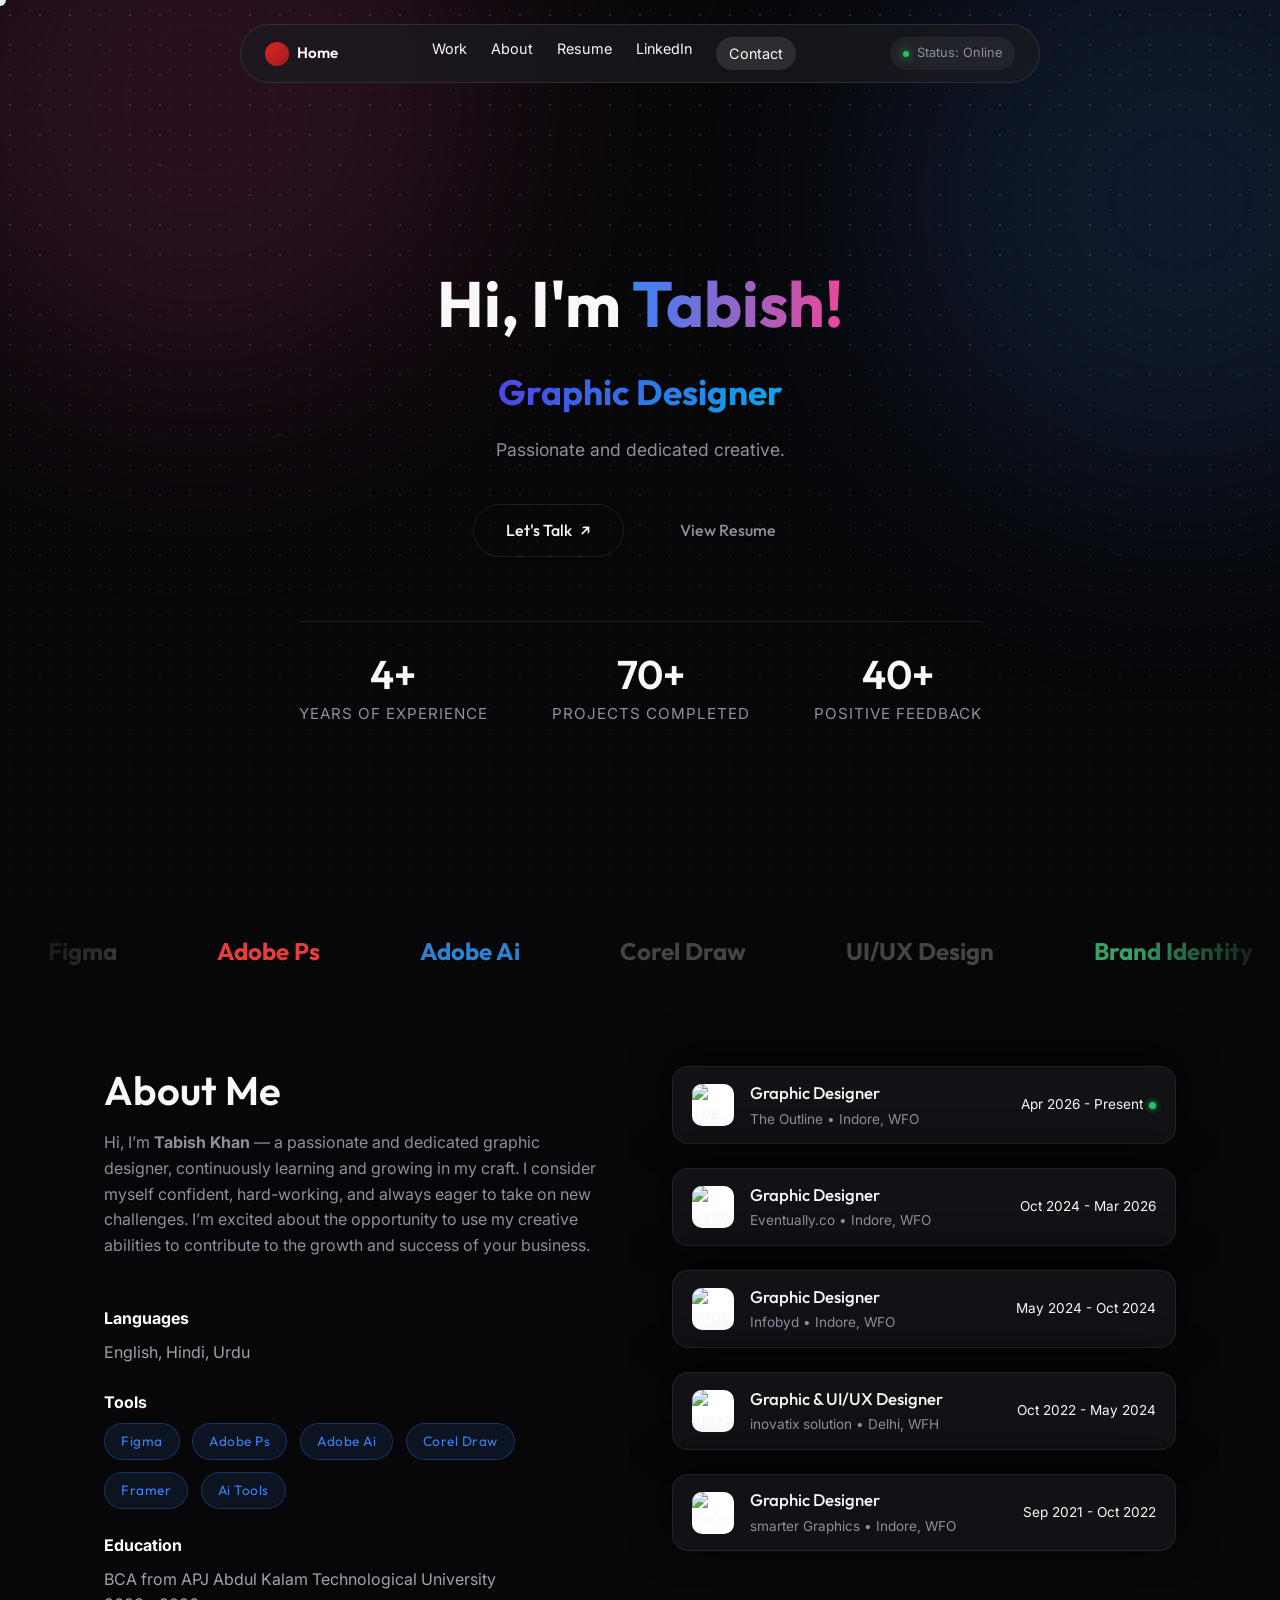
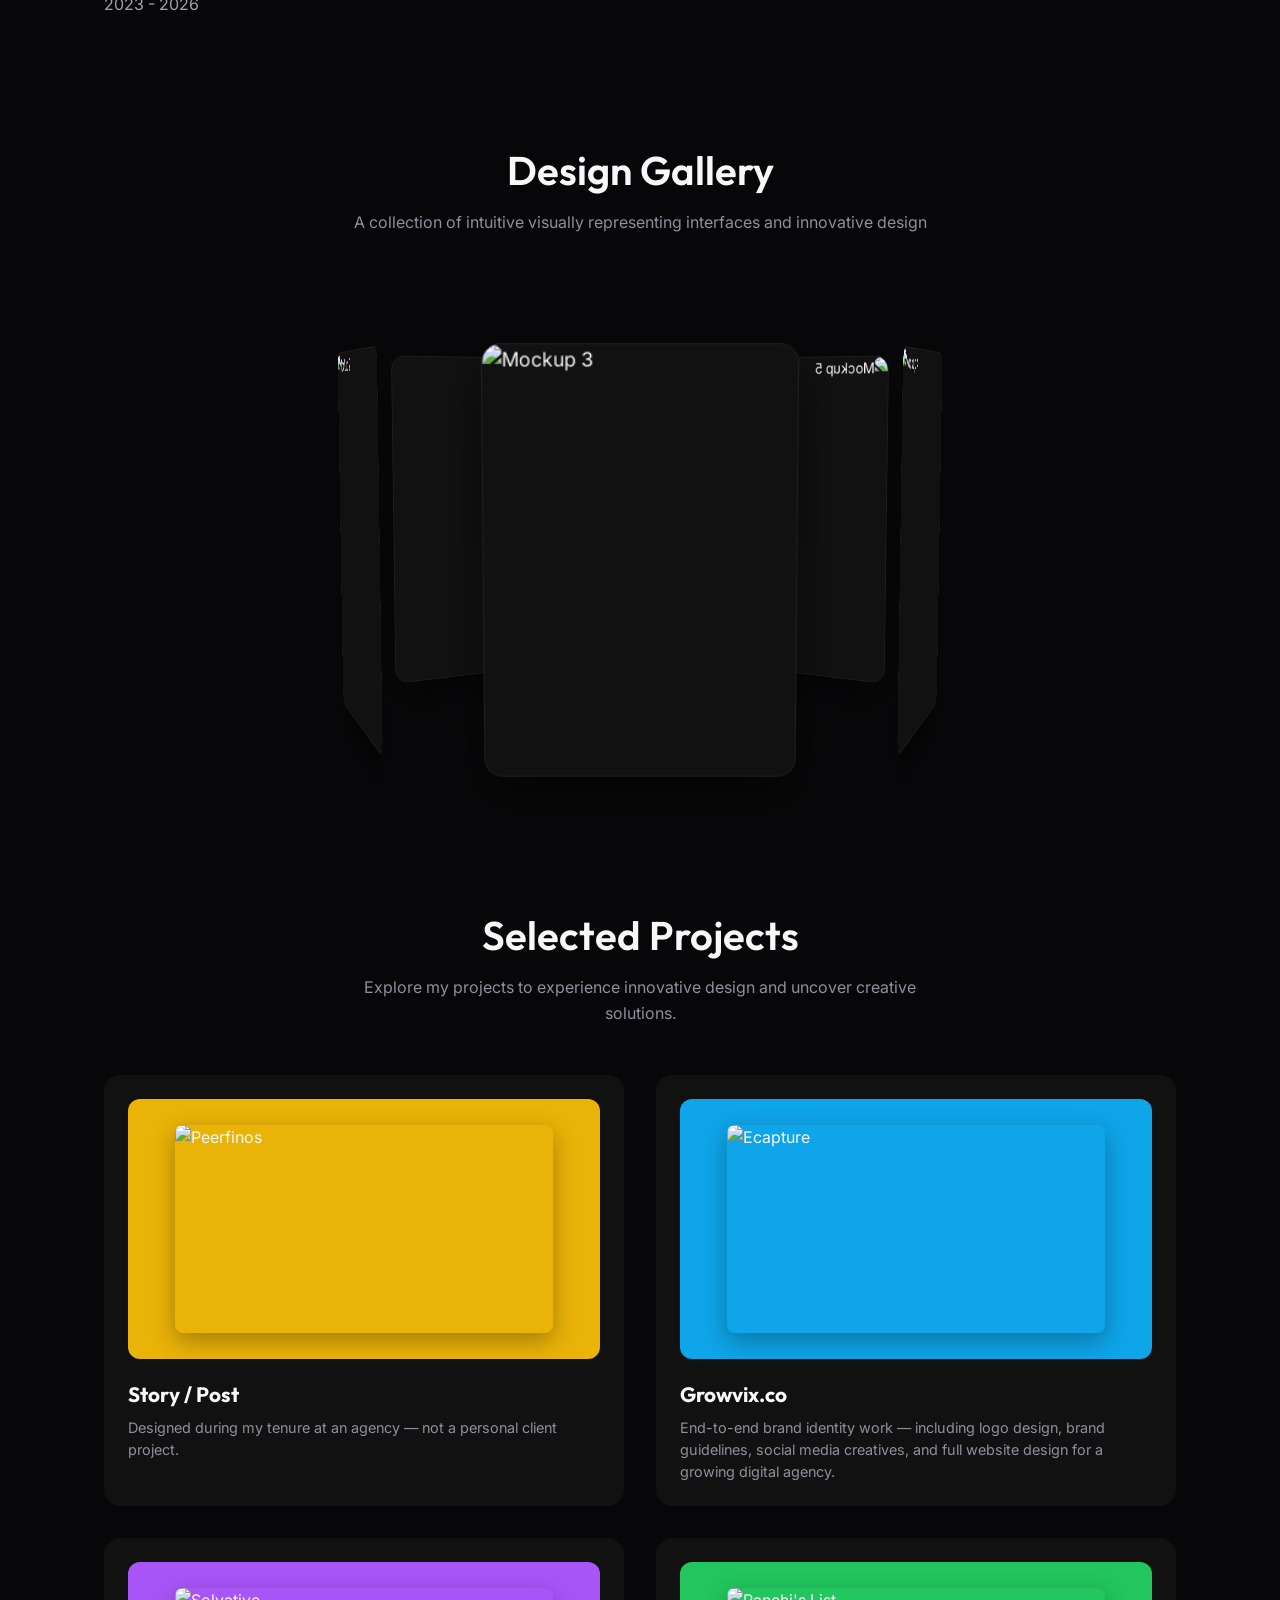
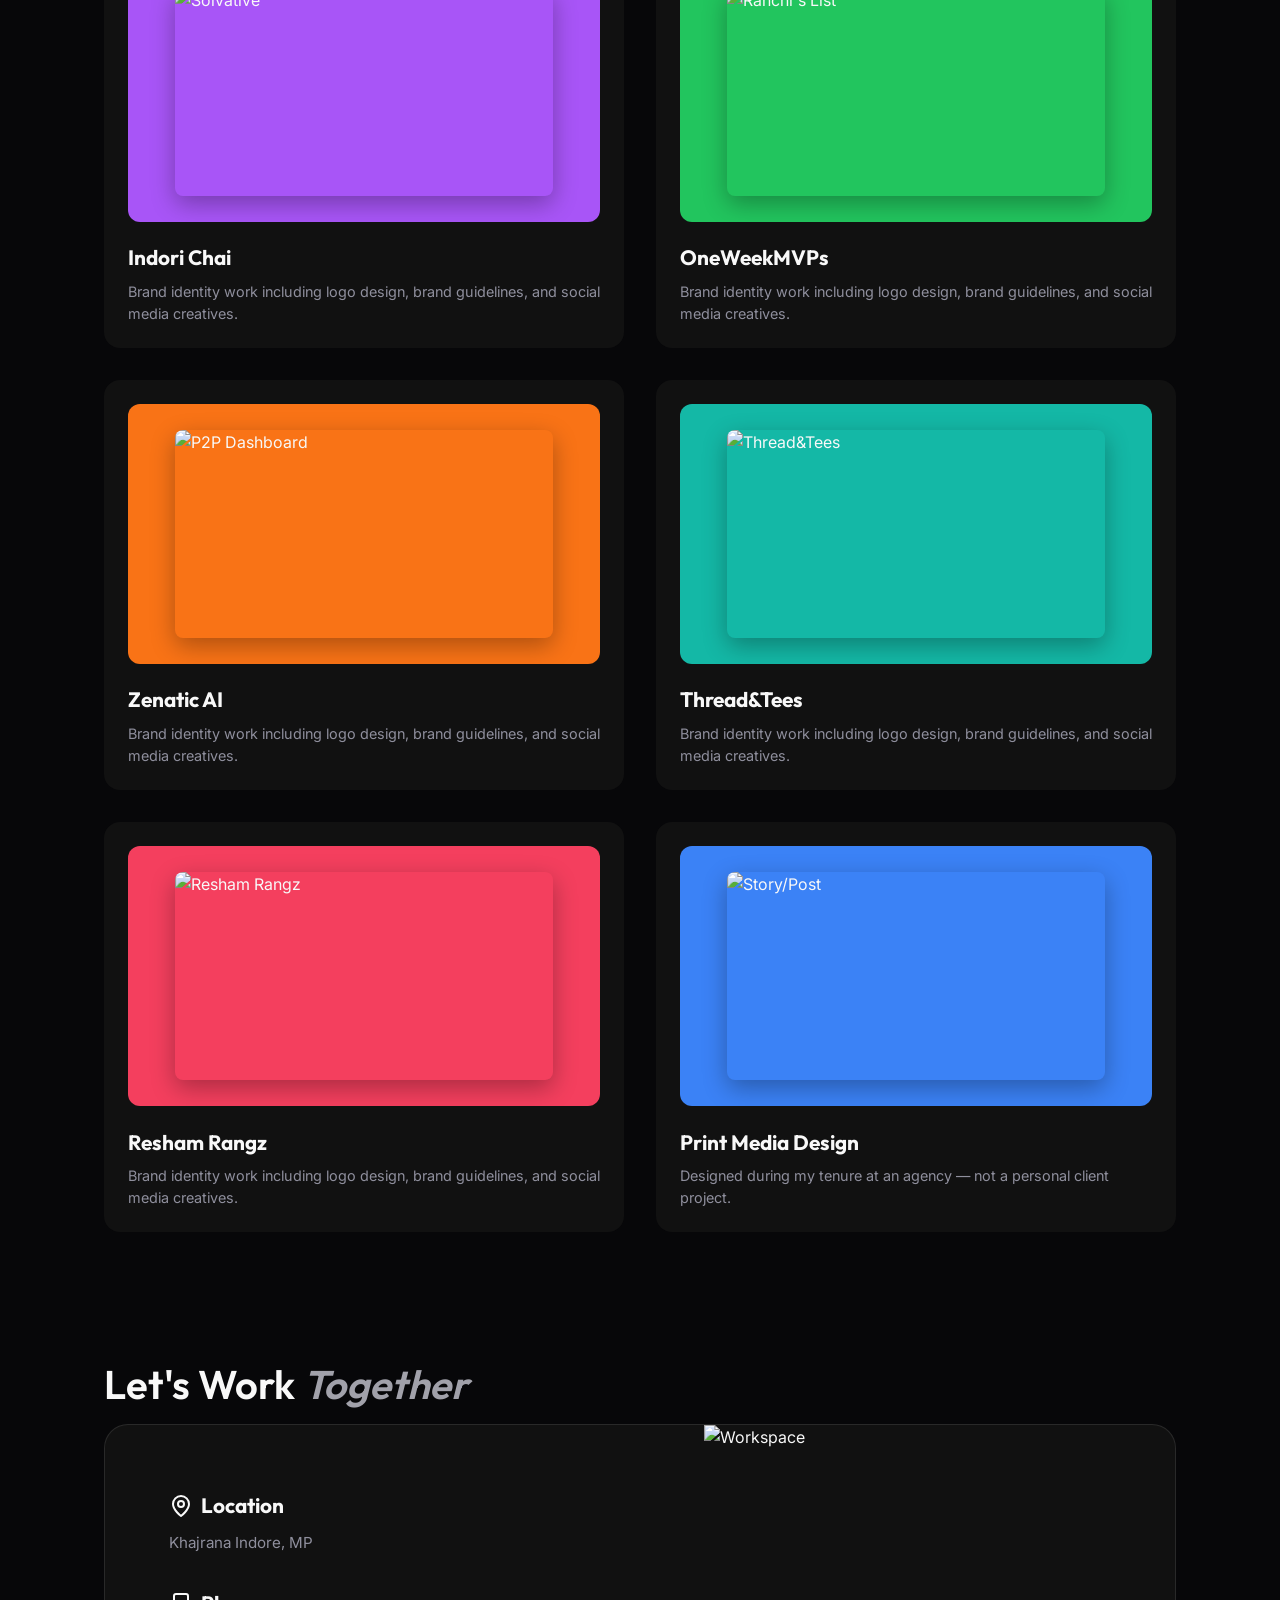
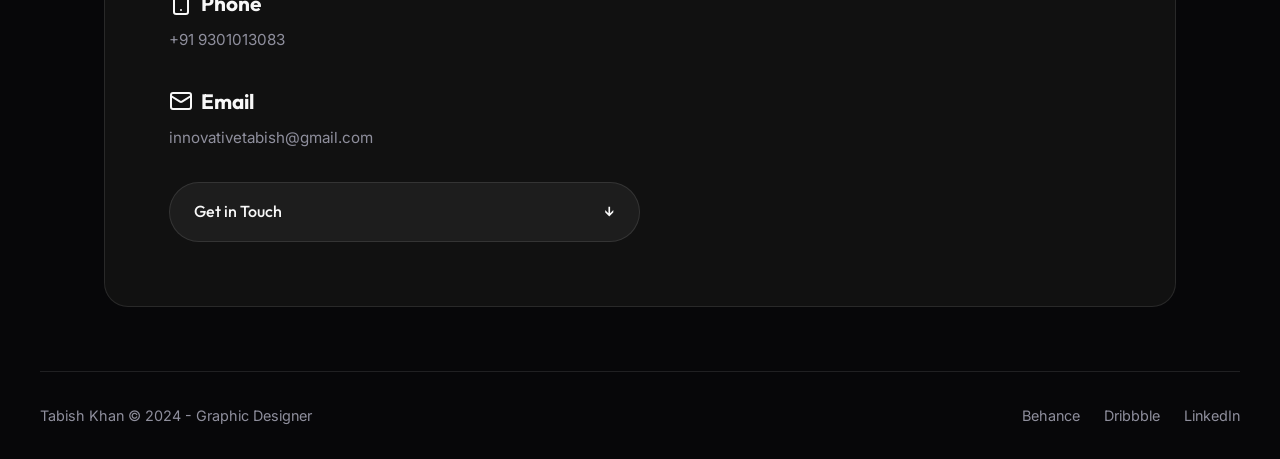
==== commit 5c3f4eb0: "Swap visual display names for Story/Post and Print Media Design cards" ====
--- a/index.html
+++ b/index.html
@@ -226,12 +226,12 @@
             <div class="projects-grid">
 
                 <!-- Project 1 -->
-                <div class="project-card style-warning" data-project="print-media" data-project-name="Print Media Design">
+                <div class="project-card style-warning" data-project="print-media" data-project-name="Story / Post">
                     <div class="project-img-wrapper">
                         <img src="https://images.unsplash.com/photo-1460925895917-afdab827c52f?q=80&w=600&auto=format&fit=crop" alt="Peerfinos">
                     </div>
                     <div class="project-info">
-                        <h4>Print Media Design</h4>
+                        <h4>Story / Post</h4>
                         <p>Designed during my tenure at an agency — not a personal client project.</p>
                     </div>
                 </div>
@@ -303,12 +303,12 @@
                 </div>
 
                 <!-- Project 8 — Story/Post (top of the stack, revealed last) -->
-                <div class="project-card style-primary" data-project="story-post" data-project-name="Story / Post">
+                <div class="project-card style-primary" data-project="story-post" data-project-name="Print Media Design">
                     <div class="project-img-wrapper">
                         <img src="https://images.unsplash.com/photo-1576091160399-112ba8d25d1d?q=80&w=600&auto=format&fit=crop" alt="Story/Post">
                     </div>
                     <div class="project-info">
-                        <h4>Story/Post</h4>
+                        <h4>Print Media Design</h4>
                         <p>Designed during my tenure at an agency — not a personal client project.</p>
                     </div>
                 </div>
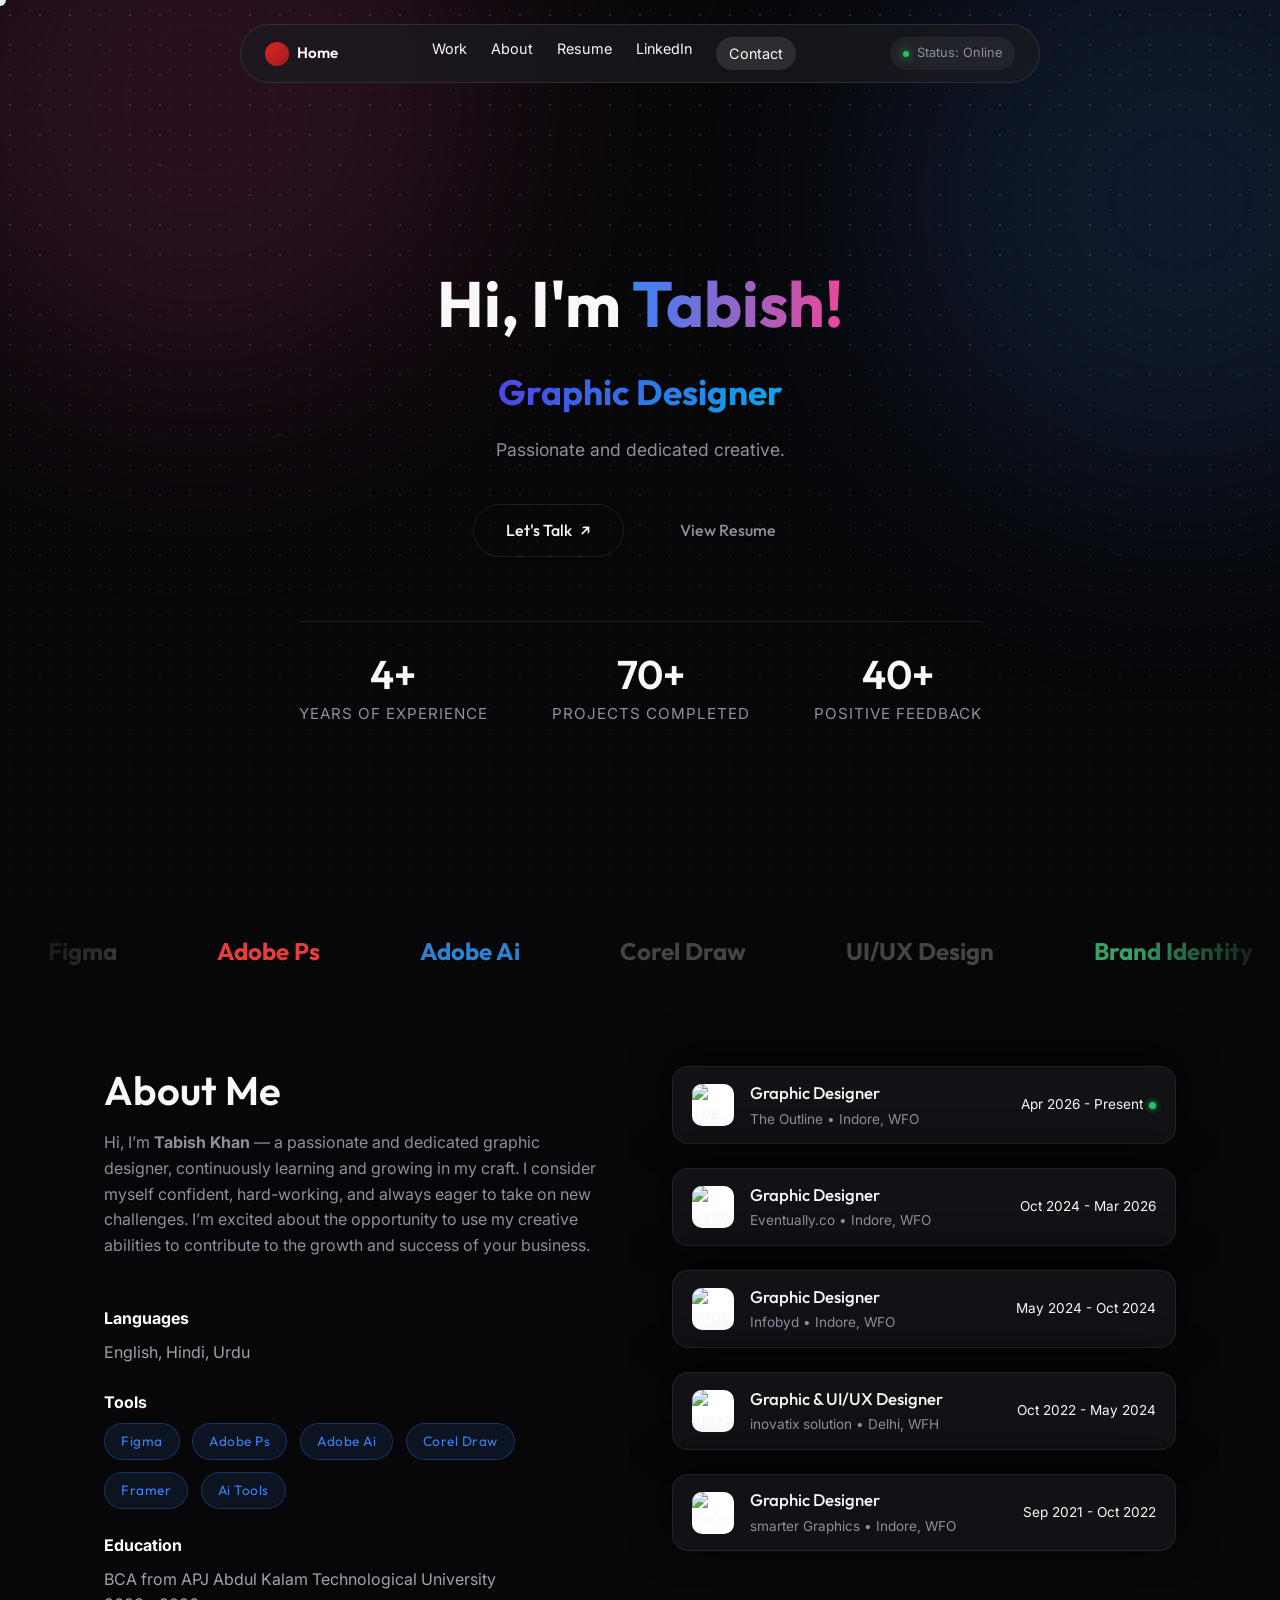
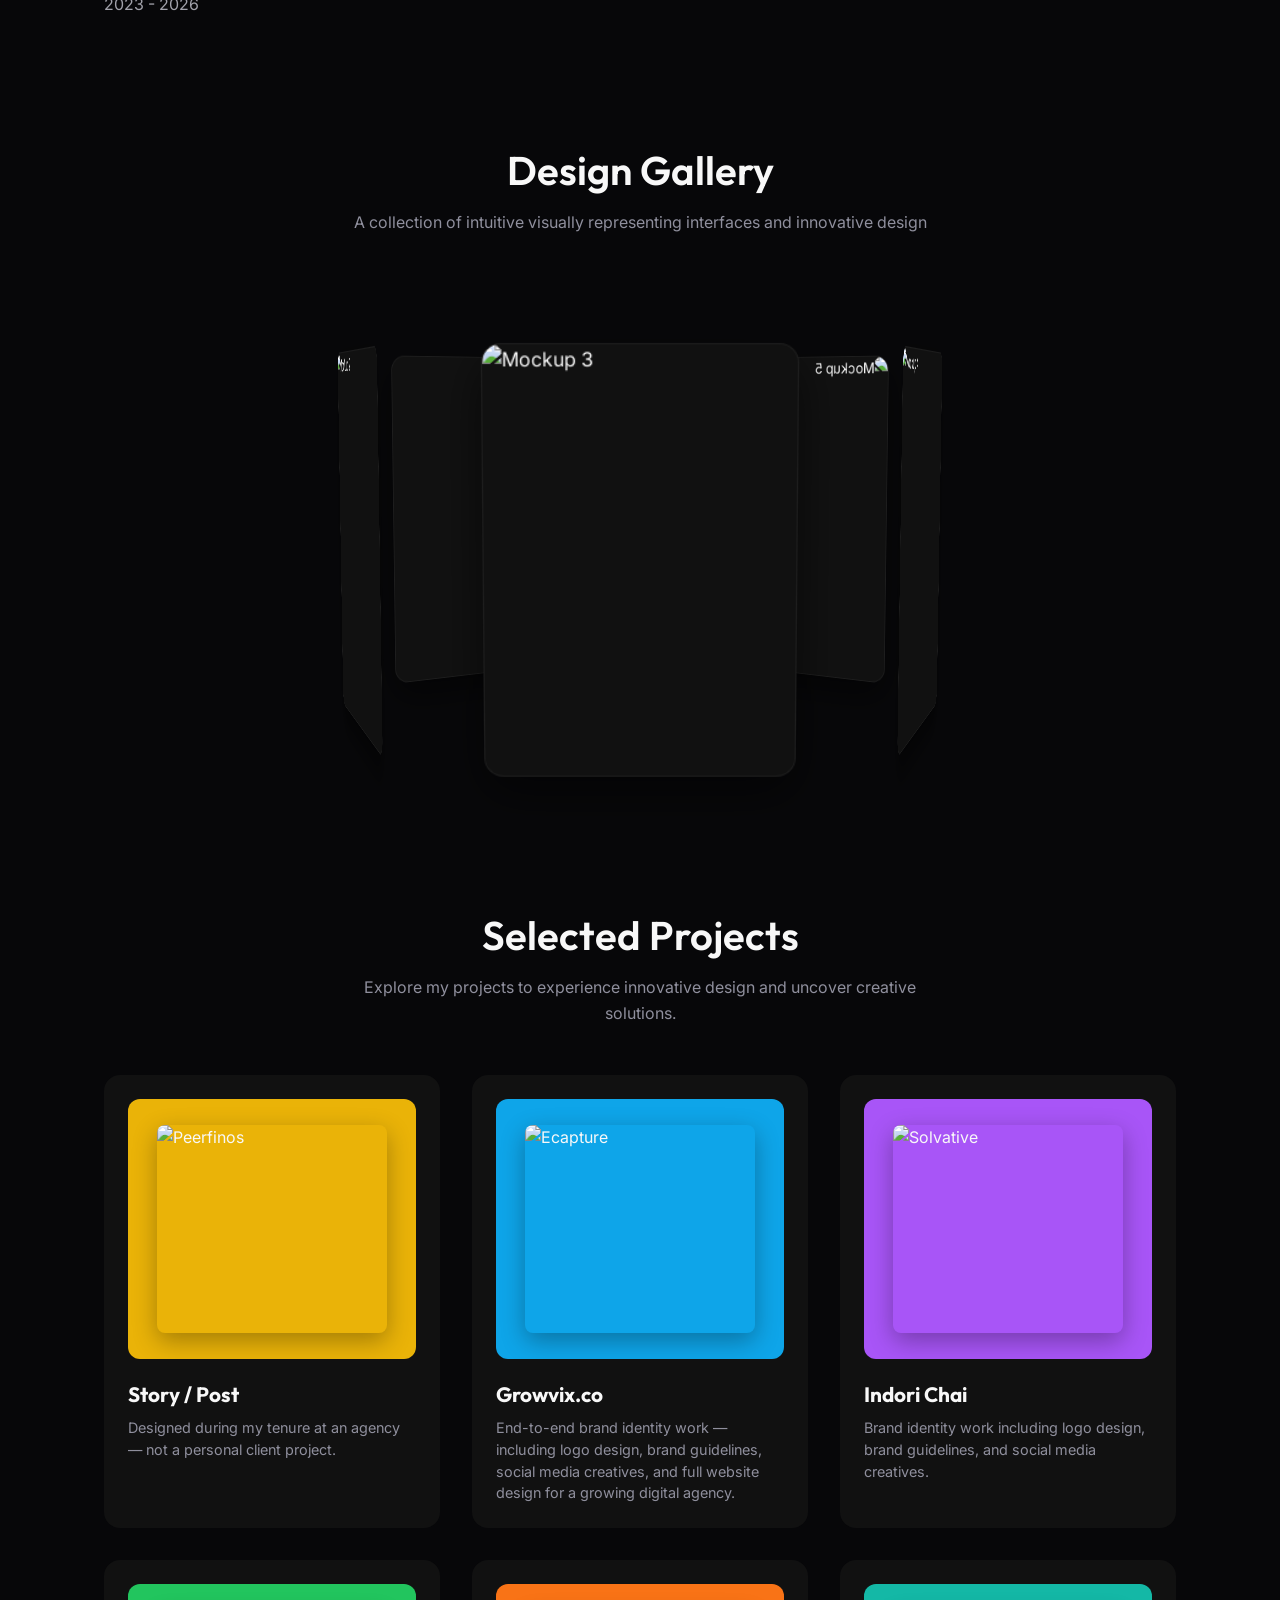
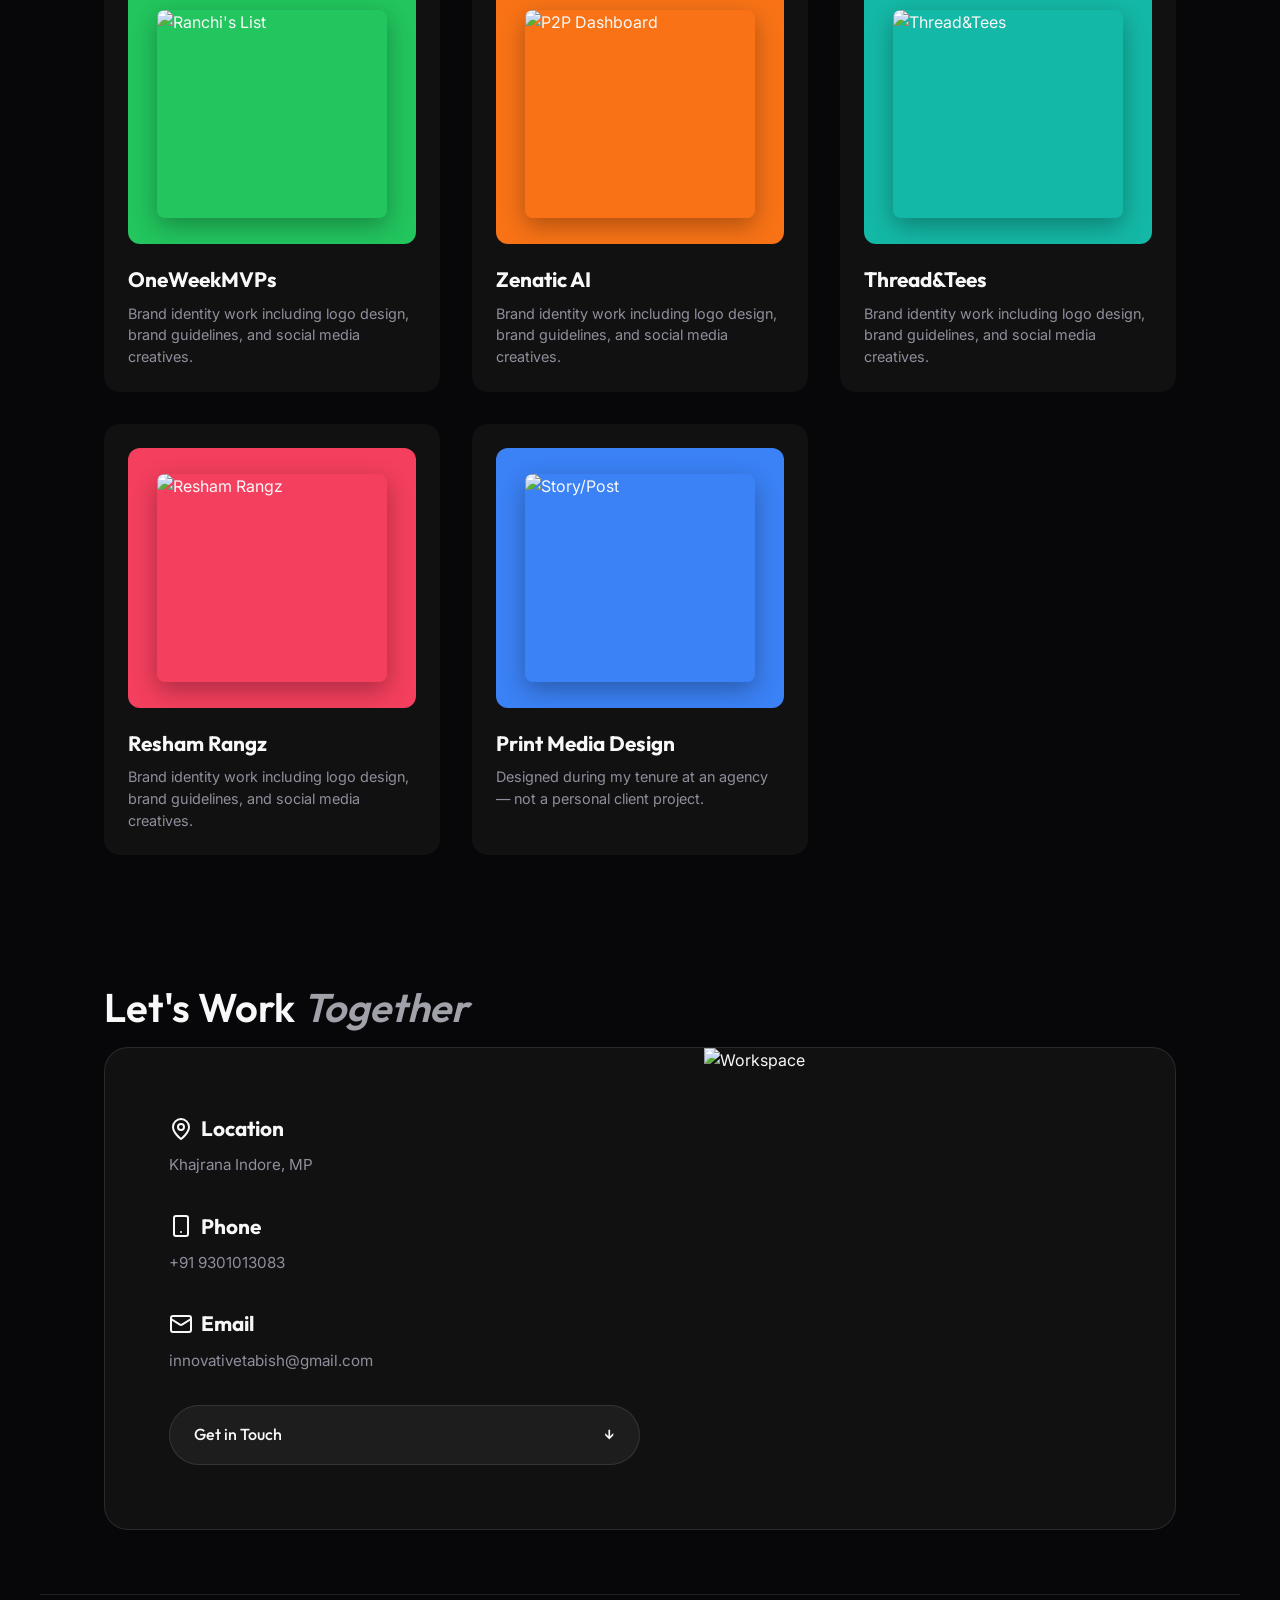
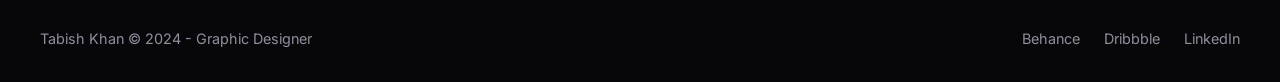
==== commit d2141143: "Change main projects grid to show 3 cards per row" ====
--- a/index.html
+++ b/index.html
@@ -8,7 +8,7 @@
     <link rel="preconnect" href="https://fonts.googleapis.com">
     <link rel="preconnect" href="https://fonts.gstatic.com" crossorigin>
     <link href="https://fonts.googleapis.com/css2?family=Inter:wght@300;400;500;600;700&family=Outfit:wght@300;400;500;600;700&display=swap" rel="stylesheet">
-    <link rel="stylesheet" href="style.css?v=1.3">
+    <link rel="stylesheet" href="style.css?v=1.4">
     <script defer src="main.js?v=1.3"></script>
 </head>
 <body>
@@ -226,7 +226,7 @@
             <div class="projects-grid">
 
                 <!-- Project 1 -->
-                <div class="project-card style-warning" data-project="print-media" data-project-name="Story / Post">
+                <div class="project-card style-warning" data-project="story-post" data-project-name="Story / Post">
                     <div class="project-img-wrapper">
                         <img src="https://images.unsplash.com/photo-1460925895917-afdab827c52f?q=80&w=600&auto=format&fit=crop" alt="Peerfinos">
                     </div>
@@ -303,7 +303,7 @@
                 </div>
 
                 <!-- Project 8 — Story/Post (top of the stack, revealed last) -->
-                <div class="project-card style-primary" data-project="story-post" data-project-name="Print Media Design">
+                <div class="project-card style-primary" data-project="print-media" data-project-name="Print Media Design">
                     <div class="project-img-wrapper">
                         <img src="https://images.unsplash.com/photo-1576091160399-112ba8d25d1d?q=80&w=600&auto=format&fit=crop" alt="Story/Post">
                     </div>
--- a/style.css
+++ b/style.css
@@ -523,8 +523,25 @@
 }
 .projects-grid {
     display: grid;
-    grid-template-columns: 1fr 1fr;
+    grid-template-columns: repeat(3, 1fr);
     gap: 2rem;
+}
+.projects-slider {
+    display: flex;
+    gap: 2rem;
+    overflow-x: auto;
+    scroll-snap-type: x mandatory;
+    padding-bottom: 2rem;
+    scrollbar-width: none; /* Hide scrollbar Firefox */
+    -ms-overflow-style: none; /* Hide scrollbar IE/Edge */
+}
+.projects-slider::-webkit-scrollbar {
+    display: none; /* Hide scrollbar Chrome/Safari/Webkit */
+}
+.projects-slider .project-card {
+    min-width: calc(33.333% - 1.34rem); /* 3 cards visible */
+    scroll-snap-align: start;
+    flex-shrink: 0;
 }
 .project-card {
     background: #111;
@@ -708,8 +725,11 @@
 
 /* Responsive */
 @media (max-width: 900px) {
-    .exp-grid, .projects-grid {
+    .exp-grid {
         grid-template-columns: 1fr;
+    }
+    .projects-grid {
+        grid-template-columns: repeat(2, 1fr);
     }
     .exp-left {
         position: static;
@@ -745,7 +765,7 @@
         align-items: flex-start;
         gap: 0.8rem;
     }
-    .other-grid {
+    .other-grid, .projects-grid {
         grid-template-columns: 1fr;
     }
     .footer-inner {
@@ -768,3 +788,79 @@
         padding: 2rem;
     }
 }
+
+@media (max-width: 900px) {
+    .projects-slider .project-card {
+        min-width: calc(50% - 1rem); /* 2 in a row on tablet */
+    }
+    .images-slider .slot {
+        min-width: calc(50% - 0.75rem); /* 2 in a row on tablet */
+    }
+}
+@media (max-width: 600px) {
+    .projects-slider .project-card {
+        min-width: 100%; /* 1 in a row on mobile */
+    }
+    .images-slider .slot {
+        min-width: calc(100% - 1rem); /* 1 in a row on mobile */
+    }
+}
+
+/* Horizontal slide for 65 images */
+.images-slider {
+    display: flex;
+    gap: 1.5rem;
+    overflow-x: auto;
+    scroll-snap-type: x mandatory;
+    padding-bottom: 2rem;
+    scrollbar-width: none;
+    -ms-overflow-style: none;
+}
+.images-slider::-webkit-scrollbar {
+    display: none;
+}
+.images-slider .slot {
+    min-width: calc(33.333% - 1rem);
+    scroll-snap-align: start;
+    flex-shrink: 0;
+    margin-bottom: 0; /* Reset masonry bottom margin */
+}
+
+/* Slider Arrows */
+.slider-arrow {
+    position: absolute;
+    top: 50%;
+    transform: translateY(-50%);
+    width: 48px;
+    height: 48px;
+    background: rgba(20, 20, 25, 0.8);
+    border: 1px solid rgba(255, 255, 255, 0.1);
+    border-radius: 50%;
+    display: flex;
+    align-items: center;
+    justify-content: center;
+    color: #fff;
+    cursor: pointer;
+    z-index: 10;
+    transition: all 0.3s ease;
+    backdrop-filter: blur(8px);
+}
+.slider-arrow:hover {
+    background: var(--accent-blue);
+    border-color: var(--accent-blue);
+    box-shadow: 0 4px 15px rgba(59, 130, 246, 0.4);
+}
+.slider-prev {
+    left: 1%;
+}
+.slider-next {
+    right: 1%;
+}
+@media (max-width: 768px) {
+    .slider-arrow {
+        width: 40px;
+        height: 40px;
+    }
+    .slider-prev { left: 2%; }
+    .slider-next { right: 2%; }
+}
